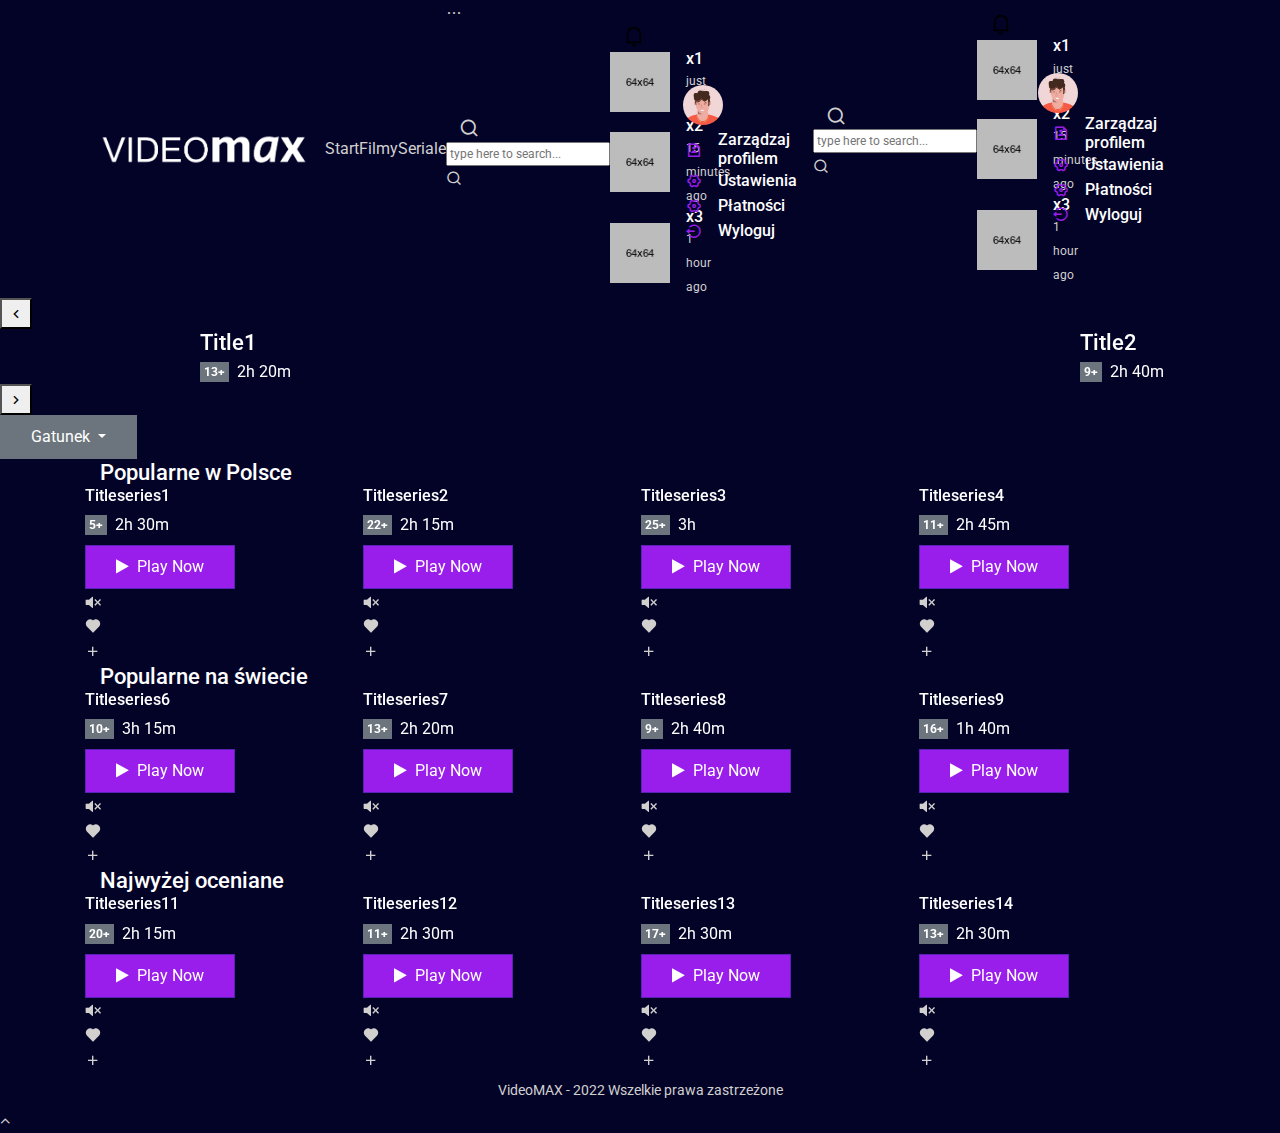
==== filmspage.html @ b5385bf5 "Utworzenie podstrony filmspage.html" ====
<!doctype html>
<html lang="en-US">

<head>
   <!-- Required meta tags -->
   <meta charset="UTF-8">
   <meta name="viewport" content="width=device-width, initial-scale=1.0">
   <meta http-equiv="X-UA-Compatible" content="ie=edge">
   <title>VideoMAX - Filmy</title>
   <!-- Favicon -->
   <link rel="shortcut icon" href="images/favicon.ico" />
   <!-- Bootstrap CSS -->
   <link rel="stylesheet" href="style/bootstrap.min.css" />
   <!-- Typography CSS -->
   <link rel="stylesheet" href="style/typography.css">
   <!-- Style -->
   <link rel="stylesheet" href="style/series.css" />
   <!-- Responsive -->
   <link rel="stylesheet" href="style/responsive.css" />
</head>

<body>
   <!-- Header -->
   <header id="main-header">
      <div class="main-header">
         <div class="container-fluid">
            <div class="row">
               <div class="col-sm-12">
                  <nav class="navbar navbar-expand-lg navbar-light p-0">
                     <a href="#" class="navbar-toggler c-toggler" data-toggle="collapse"
                        data-target="#navbarSupportedContent" aria-controls="navbarSupportedContent" aria-expanded="false"
                        aria-label="Toggle navigation">
                        <div class="navbar-toggler-icon" data-toggle="collapse">
                           <span class="navbar-menu-icon navbar-menu-icon--top"></span>
                           <span class="navbar-menu-icon navbar-menu-icon--middle"></span>
                           <span class="navbar-menu-icon navbar-menu-icon--bottom"></span>
                        </div>
                     </a>
                     <a class="navbar-brand" href="index.html"> <img class="img-fluid logo" src="img/logo.png"
                           alt="streamit" /> </a>
                     <div class="collapse navbar-collapse" id="navbarSupportedContent">
                        <div class="menu-main-menu-container">
                           <ul id="top-menu" class="navbar-nav ml-auto">
                              <li class="menu-item">
                                 <a href="moviespage.html">Start</a>
                              </li>
                              <li class="menu-item">
                                 <a href="filmspage.html">Filmy</a>
                              </li>
                              <li class="menu-item">
                                 <a href="seriespage.html">Seriale</a>
                              </li>
                           </ul>
                        </div>
                     </div>
                     <div class="mobile-more-menu">
                        <a href="javascript:void(0);" class="more-toggle" id="dropdownMenuButton" data-toggle="more-toggle"
                           aria-haspopup="true" aria-expanded="false">
                           <i class="ri-more-line"></i>
                        </a>
                        <div class="more-menu" aria-labelledby="dropdownMenuButton">
                           <div class="navbar-right position-relative">
                              <ul class="d-flex align-items-center justify-content-end list-inline m-0">
                                 <li>
                                    <a href="#" class="search-toggle">
                                       <i class="ri-search-line"></i>
                                    </a>
                                    <div class="search-box iq-search-bar">
                                       <form action="#" class="searchbox">
                                          <div class="form-group position-relative">
                                             <input type="text" class="text search-input font-size-12"
                                                placeholder="type here to search...">
                                             <i class="search-link ri-search-line"></i>
                                          </div>
                                       </form>
                                    </div>
                                 </li>
                                 <li class="nav-item nav-icon">
                                    <a href="#" class="search-toggle position-relative">
                                       <svg xmlns="http://www.w3.org/2000/svg" viewBox="0 0 24 24" width="22" height="22"
                                          class="noti-svg">
                                          <path fill="none" d="M0 0h24v24H0z" />
                                          <path
                                             d="M18 10a6 6 0 1 0-12 0v8h12v-8zm2 8.667l.4.533a.5.5 0 0 1-.4.8H4a.5.5 0 0 1-.4-.8l.4-.533V10a8 8 0 1 1 16 0v8.667zM9.5 21h5a2.5 2.5 0 1 1-5 0z" />
                                       </svg>
                                       <span class="bg-danger dots"></span>
                                    </a>
                                    <div class="iq-sub-dropdown">
                                       <div class="iq-card shadow-none m-0">
                                          <div class="iq-card-body">
                                             <a href="#" class="iq-sub-card">
                                                <div class="media align-items-center">
                                                   <img src="img/notify/thumb-1.jpg" class="img-fluid mr-3"
                                                      alt="streamit" />
                                                   <div class="media-body">
                                                      <h6 class="mb-0 ">x1</h6>
                                                      <small class="font-size-12"> just now</small>
                                                   </div>
                                                </div>
                                             </a>
                                             <a href="#" class="iq-sub-card">
                                                <div class="media align-items-center">
                                                   <img src="img/notify/thumb-2.jpg" class="img-fluid mr-3"
                                                      alt="streamit" />
                                                   <div class="media-body">
                                                      <h6 class="mb-0 ">x2</h6>
                                                      <small class="font-size-12">15 minutes ago</small>
                                                   </div>
                                                </div>
                                             </a>
                                             <a href="#" class="iq-sub-card">
                                                <div class="media align-items-center">
                                                   <img src="img/notify/thumb-3.jpg" class="img-fluid mr-3"
                                                      alt="streamit" />
                                                   <div class="media-body">
                                                      <h6 class="mb-0 ">x3</h6>
                                                      <small class="font-size-12">1 hour ago</small>
                                                   </div>
                                                </div>
                                             </a>
                                          </div>
                                       </div>
                                    </div>
                                 </li>
                                 <li>
                                    <a href="#" class="iq-user-dropdown search-toggle d-flex align-items-center">
                                       <img src="img/user/user.jpg" class="img-fluid avatar-40 rounded-circle"
                                          alt="user">
                                    </a>
                                    <div class="iq-sub-dropdown iq-user-dropdown">
                                       <div class="iq-card shadow-none m-0">
                                          <div class="iq-card-body p-0 pl-3 pr-3">
                                             <a href="manage-profile.html" class="iq-sub-card setting-dropdown">
                                                <div class="media align-items-center">
                                                   <div class="right-icon">
                                                      <i class="ri-file-user-line text-primary"></i>
                                                   </div>
                                                   <div class="media-body ml-3">
                                                      <h6 class="mb-0 ">Zarządzaj profilem</h6>
                                                   </div>
                                                </div>
                                             </a>
                                             <a href="setting.html" class="iq-sub-card setting-dropdown">
                                                <div class="media align-items-center">
                                                   <div class="right-icon">
                                                      <i class="ri-settings-4-line text-primary"></i>
                                                   </div>
                                                   <div class="media-body ml-3">
                                                      <h6 class="mb-0 ">Ustawienia</h6>
                                                   </div>
                                                </div>
                                             </a>
                                             <a href="pricing-plan.html" class="iq-sub-card setting-dropdown">
                                                <div class="media align-items-center">
                                                   <div class="right-icon">
                                                      <i class="ri-settings-4-line text-primary"></i>
                                                   </div>
                                                   <div class="media-body ml-3">
                                                      <h6 class="mb-0 ">Płatności</h6>
                                                   </div>
                                                </div>
                                             </a>
                                             <a href="login.html" class="iq-sub-card setting-dropdown">
                                                <div class="media align-items-center">
                                                   <div class="right-icon">
                                                      <i class="ri-logout-circle-line text-primary"></i>
                                                   </div>
                                                   <div class="media-body ml-3">
                                                      <h6 class="mb-0">Wyloguj</h6>
                                                   </div>
                                                </div>
                                             </a>
                                          </div>
                                       </div>
                                    </div>
                                 </li>
                              </ul>
                           </div>
                        </div>
                     </div>
                     <div class="navbar-right menu-right">
                        <ul class="d-flex align-items-center list-inline m-0">
                           <li class="nav-item nav-icon">
                              <a href="#" class="search-toggle device-search">
                                 <i class="ri-search-line"></i>
                              </a>
                              <div class="search-box iq-search-bar d-search">
                                 <form action="#" class="searchbox">
                                    <div class="form-group position-relative">
                                       <input type="text" class="text search-input font-size-12"
                                          placeholder="type here to search...">
                                       <i class="search-link ri-search-line"></i>
                                    </div>
                                 </form>
                              </div>
                           </li>
                           <li class="nav-item nav-icon">
                              <a href="#" class="search-toggle" data-toggle="search-toggle">
                                 <svg xmlns="http://www.w3.org/2000/svg" viewBox="0 0 24 24" width="22" height="22"
                                    class="noti-svg">
                                    <path fill="none" d="M0 0h24v24H0z" />
                                    <path
                                       d="M18 10a6 6 0 1 0-12 0v8h12v-8zm2 8.667l.4.533a.5.5 0 0 1-.4.8H4a.5.5 0 0 1-.4-.8l.4-.533V10a8 8 0 1 1 16 0v8.667zM9.5 21h5a2.5 2.5 0 1 1-5 0z" />
                                 </svg>
                                 <span class="bg-danger dots"></span>
                              </a>
                              <div class="iq-sub-dropdown">
                                 <div class="iq-card shadow-none m-0">
                                    <div class="iq-card-body">
                                       <a href="#" class="iq-sub-card">
                                          <div class="media align-items-center">
                                             <img src="img/notify/thumb-1.jpg" class="img-fluid mr-3" alt="streamit" />
                                             <div class="media-body">
                                                <h6 class="mb-0 ">x1</h6>
                                                <small class="font-size-12"> just now</small>
                                             </div>
                                          </div>
                                       </a>
                                       <a href="#" class="iq-sub-card">
                                          <div class="media align-items-center">
                                             <img src="img/notify/thumb-2.jpg" class="img-fluid mr-3" alt="streamit" />
                                             <div class="media-body">
                                                <h6 class="mb-0 ">x2</h6>
                                                <small class="font-size-12">15 minutes ago</small>
                                             </div>
                                          </div>
                                       </a>
                                       <a href="#" class="iq-sub-card">
                                          <div class="media align-items-center">
                                             <img src="img/notify/thumb-3.jpg" class="img-fluid mr-3" alt="streamit" />
                                             <div class="media-body">
                                                <h6 class="mb-0 ">x3</h6>
                                                <small class="font-size-12">1 hour ago</small>
                                             </div>
                                          </div>
                                       </a>
                                    </div>
                                 </div>
                              </div>
                           </li>
                           <li class="nav-item nav-icon">
                              <a href="#" class="iq-user-dropdown search-toggle p-0 d-flex align-items-center"
                                 data-toggle="search-toggle">
                                 <img src="img/user/user.jpg" class="img-fluid avatar-40 rounded-circle" alt="user">
                              </a>
                              <div class="iq-sub-dropdown iq-user-dropdown">
                                 <div class="iq-card shadow-none m-0">
                                    <div class="iq-card-body p-0 pl-3 pr-3">
                                       <a href="manage-profile.html" class="iq-sub-card setting-dropdown">
                                          <div class="media align-items-center">
                                             <div class="right-icon">
                                                <i class="ri-file-user-line text-primary"></i>
                                             </div>
                                             <div class="media-body ml-3">
                                                <h6 class="mb-0 ">Zarządzaj profilem</h6>
                                             </div>
                                          </div>
                                       </a>
                                       <a href="setting.html" class="iq-sub-card setting-dropdown">
                                          <div class="media align-items-center">
                                             <div class="right-icon">
                                                <i class="ri-settings-4-line text-primary"></i>
                                             </div>
                                             <div class="media-body ml-3">
                                                <h6 class="mb-0 ">Ustawienia</h6>
                                             </div>
                                          </div>
                                       </a>
                                       <a href="pricing-plan.html" class="iq-sub-card setting-dropdown">
                                          <div class="media align-items-center">
                                             <div class="right-icon">
                                                <i class="ri-settings-4-line text-primary"></i>
                                             </div>
                                             <div class="media-body ml-3">
                                                <h6 class="mb-0 ">Płatności</h6>
                                             </div>
                                          </div>
                                       </a>
                                       <a href="login.html" class="iq-sub-card setting-dropdown">
                                          <div class="media align-items-center">
                                             <div class="right-icon">
                                                <i class="ri-logout-circle-line text-primary"></i>
                                             </div>
                                             <div class="media-body ml-3">
                                                <h6 class="mb-0 ">Wyloguj</h6>
                                             </div>
                                          </div>
                                       </a>
                                    </div>
                                 </div>
                              </div>
                           </li>
                        </ul>
                     </div>
                  </nav>
                  <div class="nav-overlay"></div>
               </div>
            </div>
         </div>
      </div>
   </header>
   <!-- Header End -->
   <!-- Slider Start -->
   <section class="iq-main-slider p-0">
      <div id="tvshows-slider">
         <div>
            <a href="movie-details.html">
               <div class="shows-img">
                  <img src="img/movie-banner/1.jpg" class="w-100" alt="">
                  <div class="shows-content">
                     <h4 class="text-white mb-1">Title1</h4>
                     <div class="movie-time d-flex align-items-center">
                        <div class="badge badge-secondary p-1 mr-2">13+</div>
                        <span class="text-white">2h 20m</span>
                     </div>
                  </div>
               </div>
            </a>
         </div>
         <div>
            <a href="movie-details.html">
               <div class="shows-img">
                  <img src="img/movie-banner/2.jpg" class="w-100" alt="">
                  <div class="shows-content">
                     <h4 class="text-white mb-1">Title2</h4>
                     <div class="movie-time d-flex align-items-center">
                        <div class="badge badge-secondary p-1 mr-2">9+</div>
                        <span class="text-white">2h 40m</span>
                     </div>
                  </div>
               </div>
            </a>
         </div>
         <div>
            <a href="movie-details.html">
               <div class="shows-img">
                  <img src="img/movie-banner/3.jpg" class="w-100" alt="">
                  <div class="shows-content">
                     <h4 class="text-white mb-1">Title3</h4>
                     <div class="movie-time d-flex align-items-center">
                        <div class="badge badge-secondary p-1 mr-2">20+</div>
                        <span class="text-white">2h 15m</span>
                     </div>
                  </div>
               </div>
            </a>
         </div>         
      </div>
      <div class="dropdown genres-box">
         <button class="btn btn-secondary dropdown-toggle" type="button" id="dropdownMenuButton" data-toggle="dropdown"
            aria-haspopup="true" aria-expanded="false">
            Gatunek
         </button>
         <div class="dropdown-menu three-column" aria-labelledby="dropdownMenuButton">
            <a class="dropdown-item" href="#">gatunek1</a>
            <a class="dropdown-item" href="#">gatunek2</a>
            <a class="dropdown-item" href="#">gatunek3</a>
            <a class="dropdown-item" href="#">gatunek4</a>
            <a class="dropdown-item" href="#">gatunek5</a>
            <a class="dropdown-item" href="#">gatunek6</a>
            <a class="dropdown-item" href="#">gatunek7</a>
            <a class="dropdown-item" href="#">gatunek8</a>
            <a class="dropdown-item" href="#">gatunek9</a>
            <a class="dropdown-item" href="#">gatunek10</a>
            <a class="dropdown-item" href="#">gatunek11</a>
            <a class="dropdown-item" href="#">gatunek12</a>
         </div>
      </div>
   </section>
   <!-- Slider End -->
   <!-- MainContent -->
   <div class="main-content">
      <section id="iq-favorites">
         <div class="container-fluid">
            <div class="row">
               <div class="col-sm-12 overflow-hidden">
                  <div class="iq-main-header d-flex align-items-center justify-content-between">
                     <h4 class="main-title">Popularne w Polsce</h4>
                  </div>
                  <div class="favorites-contens">
                     <ul class="favorites-slider list-inline  row p-0 mb-0">
                        <li class="slide-item">
                           <a href="movie-details.html">
                              <div class="block-images position-relative">
                                 <div class="img-box">
                                    <img src="img/upcoming/01.jpg" class="img-fluid" alt="">
                                 </div>
                                 <div class="block-description">
                                    <h6>Titleseries1</h6>
                                    <div class="movie-time d-flex align-items-center my-2">
                                       <div class="badge badge-secondary p-1 mr-2">5+</div>
                                       <span class="text-white">2h 30m</span>
                                    </div>
                                    <div class="hover-buttons">
                                       <span class="btn btn-hover"><i class="fa fa-play mr-1" aria-hidden="true"></i>
                                          Play Now
                                       </span>
                                    </div>
                                 </div>
                                 <div class="block-social-info">
                                    <ul class="list-inline p-0 m-0 music-play-lists">
                                       <li><span><i class="ri-volume-mute-fill"></i></span></li>
                                       <li><span><i class="ri-heart-fill"></i></span></li>
                                       <li><span><i class="ri-add-line"></i></span></li>
                                    </ul>
                                 </div>
                              </div>
                           </a>
                        </li>
                        <li class="slide-item">
                           <a href="movie-details.html">
                              <div class="block-images position-relative">
                                 <div class="img-box">
                                    <img src="img/upcoming/02.jpg" class="img-fluid" alt="">
                                 </div>
                                 <div class="block-description">
                                    <h6>Titleseries2</h6>
                                    <div class="movie-time d-flex align-items-center my-2">
                                       <div class="badge badge-secondary p-1 mr-2">22+</div>
                                       <span class="text-white">2h 15m</span>
                                    </div>
                                    <div class="hover-buttons">
                                       <span class="btn btn-hover">
                                          <i class="fa fa-play mr-1" aria-hidden="true"></i>
                                          Play Now
                                       </span>
                                    </div>
                                 </div>
                                 <div class="block-social-info">
                                    <ul class="list-inline p-0 m-0 music-play-lists">
                                       <li><span><i class="ri-volume-mute-fill"></i></span></li>
                                       <li><span><i class="ri-heart-fill"></i></span></li>
                                       <li><span><i class="ri-add-line"></i></span></li>
                                    </ul>
                                 </div>
                              </div>
                           </a>
                        </li>
                        <li class="slide-item">
                           <a href="movie-details.html">
                              <div class="block-images position-relative">
                                 <div class="img-box">
                                    <img src="img/upcoming/03.jpg" class="img-fluid" alt="">
                                 </div>
                                 <div class="block-description">
                                    <h6>Titleseries3</h6>
                                    <div class="movie-time d-flex align-items-center my-2">
                                       <div class="badge badge-secondary p-1 mr-2">25+</div>
                                       <span class="text-white">3h</span>
                                    </div>
                                    <div class="hover-buttons">
                                       <span class="btn btn-hover">
                                          <i class="fa fa-play mr-1" aria-hidden="true"></i>
                                          Play Now
                                       </span>
                                    </div>
                                 </div>
                                 <div class="block-social-info">
                                    <ul class="list-inline p-0 m-0 music-play-lists">
                                       <li><span><i class="ri-volume-mute-fill"></i></span></li>
                                       <li><span><i class="ri-heart-fill"></i></span></li>
                                       <li><span><i class="ri-add-line"></i></span></li>
                                    </ul>
                                 </div>
                              </div>
                           </a>
                        </li>
                        <li class="slide-item">
                           <a href="movie-details.html">
                              <div class="block-images position-relative">
                                 <div class="img-box">
                                    <img src="img/upcoming/04.jpg" class="img-fluid" alt="">
                                 </div>
                                 <div class="block-description">
                                    <h6>Titleseries4</h6>
                                    <div class="movie-time d-flex align-items-center my-2">
                                       <div class="badge badge-secondary p-1 mr-2">11+</div>
                                       <span class="text-white">2h 45m</span>
                                    </div>
                                    <div class="hover-buttons">
                                       <span class="btn btn-hover">
                                          <i class="fa fa-play mr-1" aria-hidden="true"></i>
                                          Play Now
                                       </span>
                                    </div>
                                 </div>
                                 <div class="block-social-info">
                                    <ul class="list-inline p-0 m-0 music-play-lists">
                                       <li><span><i class="ri-volume-mute-fill"></i></span></li>
                                       <li><span><i class="ri-heart-fill"></i></span></li>
                                       <li><span><i class="ri-add-line"></i></span></li>
                                    </ul>
                                 </div>
                              </div>
                           </a>
                        </li>
                        <li class="slide-item">
                           <a href="movie-details.html">
                              <div class="block-images position-relative">
                                 <div class="img-box">
                                    <img src="img/upcoming/05.jpg" class="img-fluid" alt="">
                                 </div>
                                 <div class="block-description">
                                    <h6>Titleseries5</h6>
                                    <div class="movie-time d-flex align-items-center my-2">
                                       <div class="badge badge-secondary p-1 mr-2">9+</div>
                                       <span class="text-white">2h 30m</span>
                                    </div>
                                    <div class="hover-buttons">
                                       <span class="btn btn-hover">
                                          <i class="fa fa-play mr-1" aria-hidden="true"></i>
                                          Play Now
                                       </span>
                                    </div>
                                 </div>
                                 <div class="block-social-info">
                                    <ul class="list-inline p-0 m-0 music-play-lists">
                                       <li><span><i class="ri-volume-mute-fill"></i></span></li>
                                       <li><span><i class="ri-heart-fill"></i></span></li>
                                       <li><span><i class="ri-add-line"></i></span></li>
                                    </ul>
                                 </div>
                              </div>
                           </a>
                        </li>
                     </ul>
                  </div>
               </div>
            </div>
         </div>
      </section>
      <section id="iq-upcoming-movie">
         <div class="container-fluid">
            <div class="row">
               <div class="col-sm-12 overflow-hidden">
                  <div class="iq-main-header d-flex align-items-center justify-content-between">
                     <h4 class="main-title">Popularne na świecie</h4>
                  </div>
                  <div class="upcoming-contens">
                     <ul class="favorites-slider list-inline row p-0 mb-0">
                        <li class="slide-item">
                           <a href="movie-details.html">
                              <div class="block-images position-relative">
                                 <div class="img-box">
                                    <img src="img/movies/01.jpg" class="img-fluid" alt="">
                                 </div>
                                 <div class="block-description">
                                    <h6>Titleseries6</h6>
                                    <div class="movie-time d-flex align-items-center my-2">
                                       <div class="badge badge-secondary p-1 mr-2">10+</div>
                                       <span class="text-white">3h 15m</span>
                                    </div>
                                    <div class="hover-buttons">
                                       <span class="btn btn-hover"><i class="fa fa-play mr-1" aria-hidden="true"></i>
                                          Play
                                          Now</span>
                                    </div>
                                 </div>
                                 <div class="block-social-info">
                                    <ul class="list-inline p-0 m-0 music-play-lists">
                                       <li><span><i class="ri-volume-mute-fill"></i></span></li>
                                       <li><span><i class="ri-heart-fill"></i></span></li>
                                       <li><span><i class="ri-add-line"></i></span></li>
                                    </ul>
                                 </div>
                              </div>
                           </a>
                        </li>
                        <li class="slide-item">
                           <a href="movie-details.html">
                              <div class="block-images position-relative">
                                 <div class="img-box">
                                    <img src="img/movies/02.jpg" class="img-fluid" alt="">
                                 </div>
                                 <div class="block-description">
                                    <h6>Titleseries7</h6>
                                    <div class="movie-time d-flex align-items-center my-2">
                                       <div class="badge badge-secondary p-1 mr-2">13+</div>
                                       <span class="text-white">2h 20m</span>
                                    </div>
                                    <div class="hover-buttons">
                                       <span class="btn btn-hover"><i class="fa fa-play mr-1" aria-hidden="true"></i>
                                          Play
                                          Now</span>
                                    </div>
                                 </div>
                                 <div class="block-social-info">
                                    <ul class="list-inline p-0 m-0 music-play-lists">
                                       <li><span><i class="ri-volume-mute-fill"></i></span></li>
                                       <li><span><i class="ri-heart-fill"></i></span></li>
                                       <li><span><i class="ri-add-line"></i></span></li>
                                    </ul>
                                 </div>
                              </div>
                           </a>
                        </li>
                        <li class="slide-item">
                           <a href="movie-details.html">
                              <div class="block-images position-relative">
                                 <div class="img-box">
                                    <img src="img/movies/03.jpg" class="img-fluid" alt="">
                                 </div>
                                 <div class="block-description">
                                    <h6>Titleseries8</h6>
                                    <div class="movie-time d-flex align-items-center my-2">
                                       <div class="badge badge-secondary p-1 mr-2">9+</div>
                                       <span class="text-white">2h 40m</span>
                                    </div>
                                    <div class="hover-buttons">
                                       <span class="btn btn-hover"><i class="fa fa-play mr-1" aria-hidden="true"></i>
                                          Play
                                          Now</span>
                                    </div>
                                 </div>
                                 <div class="block-social-info">
                                    <ul class="list-inline p-0 m-0 music-play-lists">
                                       <li><span><i class="ri-volume-mute-fill"></i></span></li>
                                       <li><span><i class="ri-heart-fill"></i></span></li>
                                       <li><span><i class="ri-add-line"></i></span></li>
                                    </ul>
                                 </div>
                              </div>
                           </a>
                        </li>
                        <li class="slide-item">
                           <a href="movie-details.html">
                              <div class="block-images position-relative">
                                 <div class="img-box">
                                    <img src="img/movies/04.jpg" class="img-fluid" alt="">
                                 </div>
                                 <div class="block-description">
                                    <h6>Titleseries9</h6>
                                    <div class="movie-time d-flex align-items-center my-2">
                                       <div class="badge badge-secondary p-1 mr-2">16+</div>
                                       <span class="text-white">1h 40m</span>
                                    </div>
                                    <div class="hover-buttons">
                                       <span class="btn btn-hover"><i class="fa fa-play mr-1" aria-hidden="true"></i>
                                          Play
                                          Now</span>
                                    </div>
                                 </div>
                                 <div class="block-social-info">
                                    <ul class="list-inline p-0 m-0 music-play-lists">
                                       <li><span><i class="ri-volume-mute-fill"></i></span></li>
                                       <li><span><i class="ri-heart-fill"></i></span></li>
                                       <li><span><i class="ri-add-line"></i></span></li>
                                    </ul>
                                 </div>
                              </div>
                           </a>
                        </li>
                        <li class="slide-item">
                           <a href="movie-details.html">
                              <div class="block-images position-relative">
                                 <div class="img-box">
                                    <img src="img/movies/05.jpg" class="img-fluid" alt="">
                                 </div>
                                 <div class="block-description">
                                    <h6>Titleseries10</h6>
                                    <div class="movie-time d-flex align-items-center my-2">
                                       <div class="badge badge-secondary p-1 mr-2">15+</div>
                                       <span class="text-white">3h</span>
                                    </div>
                                    <div class="hover-buttons">
                                       <span class="btn btn-hover"><i class="fa fa-play mr-1" aria-hidden="true"></i>
                                          Play
                                          Now</span>
                                    </div>
                                 </div>
                                 <div class="block-social-info">
                                    <ul class="list-inline p-0 m-0 music-play-lists">
                                       <li><span><i class="ri-volume-mute-fill"></i></span></li>
                                       <li><span><i class="ri-heart-fill"></i></span></li>
                                       <li><span><i class="ri-add-line"></i></span></li>
                                    </ul>
                                 </div>
                              </div>
                           </a>
                        </li>
                     </ul>
                  </div>
               </div>
            </div>
         </div>
      </section>
      <section id="iq-suggestede">
         <div class="container-fluid">
            <div class="row">
               <div class="col-sm-12 overflow-hidden">
                  <div class="iq-main-header d-flex align-items-center justify-content-between">
                     <h4 class="main-title">Najwyżej oceniane</h4>
                  </div>
                  <div class="suggestede-contens">
                     <ul class="list-inline favorites-slider row p-0 mb-0">
                        <li class="slide-item">
                           <a href="movie-details.html">
                              <div class="block-images position-relative">
                                 <div class="img-box">
                                    <img src="img/movies/06.jpg" class="img-fluid" alt="">
                                 </div>
                                 <div class="block-description">
                                    <h6>Titleseries11</h6>
                                    <div class="movie-time d-flex align-items-center my-2">
                                       <div class="badge badge-secondary p-1 mr-2">20+</div>
                                       <span class="text-white">2h 15m</span>
                                    </div>
                                    <div class="hover-buttons">
                                       <span class="btn btn-hover"><i class="fa fa-play mr-1" aria-hidden="true"></i>
                                          Play
                                          Now</span>
                                    </div>
                                 </div>
                                 <div class="block-social-info">
                                    <ul class="list-inline p-0 m-0 music-play-lists">
                                       <li><span><i class="ri-volume-mute-fill"></i></span></li>
                                       <li><span><i class="ri-heart-fill"></i></span></li>
                                       <li><span><i class="ri-add-line"></i></span></li>
                                    </ul>
                                 </div>
                              </div>
                           </a>
                        </li>
                        <li class="slide-item">
                           <a href="movie-details.html">
                              <div class="block-images position-relative">
                                 <div class="img-box">
                                    <img src="img/movies/07.jpg" class="img-fluid" alt="">
                                 </div>
                                 <div class="block-description">
                                    <h6>Titleseries12</h6>
                                    <div class="movie-time d-flex align-items-center my-2">
                                       <div class="badge badge-secondary p-1 mr-2">11+</div>
                                       <span class="text-white">2h 30m</span>
                                    </div>
                                    <div class="hover-buttons">
                                       <span class="btn btn-hover"><i class="fa fa-play mr-1" aria-hidden="true"></i>
                                          Play
                                          Now</span>
                                    </div>
                                 </div>
                                 <div class="block-social-info">
                                    <ul class="list-inline p-0 m-0 music-play-lists">
                                       <li><span><i class="ri-volume-mute-fill"></i></span></li>
                                       <li><span><i class="ri-heart-fill"></i></span></li>
                                       <li><span><i class="ri-add-line"></i></span></li>
                                    </ul>
                                 </div>
                              </div>
                           </a>
                        </li>
                        <li class="slide-item">
                           <a href="movie-details.html">
                              <div class="block-images position-relative">
                                 <div class="img-box">
                                    <img src="img/movies/08.jpg" class="img-fluid" alt="">
                                 </div>
                                 <div class="block-description">
                                    <h6>Titleseries13</h6>
                                    <div class="movie-time d-flex align-items-center my-2">
                                       <div class="badge badge-secondary p-1 mr-2">17+</div>
                                       <span class="text-white">2h 30m</span>
                                    </div>
                                    <div class="hover-buttons">
                                       <span class="btn btn-hover"><i class="fa fa-play mr-1" aria-hidden="true"></i>
                                          Play
                                          Now</span>
                                    </div>
                                 </div>
                                 <div class="block-social-info">
                                    <ul class="list-inline p-0 m-0 music-play-lists">
                                       <li><span><i class="ri-volume-mute-fill"></i></span></li>
                                       <li><span><i class="ri-heart-fill"></i></span></li>
                                       <li><span><i class="ri-add-line"></i></span></li>
                                    </ul>
                                 </div>
                              </div>
                           </a>
                        </li>
                        <li class="slide-item">
                           <a href="movie-details.html">
                              <div class="block-images position-relative">
                                 <div class="img-box">
                                    <img src="img/movies/09.jpg" class="img-fluid" alt="">
                                 </div>
                                 <div class="block-description">
                                    <h6>Titleseries14</h6>
                                    <div class="movie-time d-flex align-items-center my-2">
                                       <div class="badge badge-secondary p-1 mr-2">13+</div>
                                       <span class="text-white">2h 30m</span>
                                    </div>
                                    <div class="hover-buttons">
                                       <span class="btn btn-hover"><i class="fa fa-play mr-1" aria-hidden="true"></i>
                                          Play
                                          Now</span>
                                    </div>
                                 </div>
                                 <div class="block-social-info">
                                    <ul class="list-inline p-0 m-0 music-play-lists">
                                       <li><span><i class="ri-volume-mute-fill"></i></span></li>
                                       <li><span><i class="ri-heart-fill"></i></span></li>
                                       <li><span><i class="ri-add-line"></i></span></li>
                                    </ul>
                                 </div>
                              </div>
                           </a>
                        </li>
                        <li class="slide-item">
                           <a href="movie-details.html">
                              <div class="block-images position-relative">
                                 <div class="img-box">
                                    <img src="img/movies/10.jpg" class="img-fluid" alt="">
                                 </div>
                                 <div class="block-description">
                                    <h6>Titleseries15</h6>
                                    <div class="movie-time d-flex align-items-center my-2">
                                       <div class="badge badge-secondary p-1 mr-2">13+</div>
                                       <span class="text-white">2h 30m</span>
                                    </div>
                                    <div class="hover-buttons">
                                       <span class="btn btn-hover"><i class="fa fa-play mr-1" aria-hidden="true"></i>
                                          Play
                                          Now</span>
                                    </div>
                                 </div>
                                 <div class="block-social-info">
                                    <ul class="list-inline p-0 m-0 music-play-lists">
                                       <li><span><i class="ri-volume-mute-fill"></i></span></li>
                                       <li><span><i class="ri-heart-fill"></i></span></li>
                                       <li><span><i class="ri-add-line"></i></span></li>
                                    </ul>
                                 </div>
                              </div>
                           </a>
                        </li>
                     </ul>
                  </div>
               </div>
            </div>
         </div>
      </section>
   </div>

   <footer class="mb-0">
      <div class="copyright py-2">
         <div class="container-fluid">
            <p class="mb-0 text-center font-size-14 text-body">VideoMAX - 2022 Wszelkie prawa zastrzeżone</p>
         </div>
      </div>
   </footer>

   <!-- MainContent End-->
   <!-- back-to-top -->
   <div id="back-to-top">
      <a class="top" href="#top" id="top"> <i class="fa fa-angle-up"></i> </a>
   </div>
   <!-- back-to-top End -->
   <!-- jQuery, Popper JS -->
   <script src="js/jquery-3.4.1.min.js"></script>
   <script src="js/popper.min.js"></script>
   <!-- Bootstrap JS -->
   <script src="js/bootstrap.min.js"></script>
   <!-- Slick JS -->
   <script src="js/slick.min.js"></script>
   <!-- owl carousel Js -->
   <script src="js/owl.carousel.min.js"></script>
   <!-- select2 Js -->
   <script src="js/select2.min.js"></script>
   <!-- Magnific Popup-->
   <script src="js/jquery.magnific-popup.min.js"></script>
   <!-- Slick Animation-->
   <script src="js/slick-animation.min.js"></script>
   <!-- Custom JS-->
   <script src="js/custom.js"></script>
</body>

</html>
---- style/typography.css ----
/*
Template: streamit - Responsive Bootstrap 4 Template
Author: iqonicthemes.in
Design and Developed by: iqonicthemes.in
NOTE: This file contains the styling for responsive Template.
*/

/*================================================
[  Table of contents  ]
================================================

:: Import CSS
:: Font
:: General
:: Input
:: Background Color
:: Background Color Opacity
:: Border Color
:: Buttons Design
:: Text Color
:: Line Height
:: Font Size
:: Font Weight
:: Avatar Size
:: Tab Pills
:: Overflow
:: Custom Column
:: Select 2

======================================
[ End table content ]
======================================*/

/*---------------------------------------------------------------------
Import CSS
-----------------------------------------------------------------------*/
@import url("variable.css");
@import url("all.min.css");
@import url("remixicon.css");
@import url("slick.css");
@import url("slick-theme.css");
@import url("owl.carousel.min.css");
@import url("animate.min.css");
@import url("magnific-popup.css");
@import url("select2.min.css");
@import url("select2-bootstrap4.min.css");
@import url("dark.css");
@import url("slick-animation.css");

/*---------------------------------------------------------------------
Font
-----------------------------------------------------------------------*/
@import url('https://fonts.googleapis.com/css2?family=Roboto:wght@300;400;500;700;900&display=swap');
@font-face { font-family: 'Helvetica Neue Regular'; src: url(../fonts/helvetica/HelveticaNeueBold.woff) format('woff'); }

/*---------------------------------------------------------------------
General
-----------------------------------------------------------------------*/
*::-moz-selection { background: var(--iq-primary); color: var(--iq-white); text-shadow: none; }
::-moz-selection { background: var(--iq-primary); color: var(--iq-white); text-shadow: none; }
::selection { background: var(--iq-primary); color: var(--iq-white); text-shadow: none; }
body { font-family: 'Roboto', sans-serif; font-weight: 400; font-style: normal; font-size: 16px; line-height: 1.5; padding: 0; margin: 0; color: var(--iq-body-text); background: var(--iq-body-bg); }
a, .btn { -webkit-transition: all 0.5s ease-out 0s; -moz-transition: all 0.5s ease-out 0s; -ms-transition: all 0.5s ease-out 0s; -o-transition: all 0.5s ease-out 0s; transition: all 0.5s ease-out 0s; }
a, button, input, btn { outline: medium none; }
a { color: var(--iq-body-text); text-decoration: none; }
a:hover { text-decoration: none; }
a.text-primary:focus, a.text-primary:hover { color: var(--iq-primary) !important; }
hr { border-color: var(--iq-border-light); }
h1, h2, h3, h4, h5, h6 { font-weight: 500; margin: 0px; line-height: 1.2; color: var(--iq-white); }
h1 a, h2 a, h3 a, h4 a, h5 a, h6 a { color: inherit; }
label { font-weight: normal; }
h1, .h1 { font-size: 3.052em; }
h2, .h2 { font-size: 2.300em; }
h3, .h3 { font-size: 1.953em; }
h4, .h4 { font-size: 1.400em; }
h5, .h5 { font-size: 1.200em; }
h6, .h6 { font-size: 1.0em; }
.container-fluid { padding: 0 100px; }
.height-100-vh { height: 100vh; }
.w-20 { width: 20px; }
.big-title { font-family: 'Helvetica Neue Regular'; }
.badge { border-radius: 0 !important; }
.iq-mb-30 { margin-bottom: 30px; }

/*----------------------------------------------
Input
------------------------------------------------*/
label { color: var(--iq-dark); }
.form-control { height: 45px; line-height: 45px; background: transparent; border: 1px solid var(--iq-body-text); font-size: 14px; color: var(--iq-secondary); border-radius: 0; }
.iq-custom-select { position: relative; }
.custom-control-input:checked~.custom-control-label::before {
    background-color: var(--iq-primary)!important;
    border-color: var(--iq-primary)!important;
}
/* Definition Lists */
dl dd { margin-bottom: 15px; }
dl dd:last-child { margin-bottom: 0px; }


/*----------------------------------------------
Background Color
------------------------------------------------*/
.bg-primary, .badge-primary { color: var(--iq-white) !important; background: var(--iq-primary) !important; }
.bg-body, .badge-body { color: var(--iq-body-text); background: var(--iq-body-bg); }
.bg-box, .badge-box { color: var(--iq-white); background: var(--iq-bg-box); }

/*----------------------------------------------
Background Color Opacity
------------------------------------------------*/
.iq-bg-primary { background: var(--iq-light-primary) !important; color: var(--iq-primary) !important; }

/*----------------------------------------------
Border Color
------------------------------------------------*/
.iq-body-border { border: 1px solid var(--iq-body-border); }

/*----------------------------------------------
 Buttons Design
------------------------------------------------*/
.btn { padding: 9px 30px; position: relative; display: inline-block; -webkit-border-radius: 0p; -moz-border-radius: 0; border-radius: 0 !important; cursor: pointer; z-index: 4; }
.btn-hover { background: var(--iq-primary-hover); border: 1px solid var(--iq-primary-hover); color: var(--iq-white); transition: color 0.3s ease; display: inline-block; vertical-align: middle; -webkit-transform: perspective(1px) translateZ(0); transform: perspective(1px) translateZ(0); box-shadow: 0 0 1px rgba(0, 0, 0, 0); position: relative; border-radius: 5px; }
.btn-hover:before { content: ""; position: absolute; z-index: -1; top: 0; bottom: 0; left: 0; right: 0; background: var(--iq-primary); border: 1px solid var(--iq-primary); -webkit-transform: scaleX(1); transform: scaleX(1); -webkit-transform-origin: 50%; transform-origin: 50%; transition: transform 0.3s ease-out; -webkit-transition: transform 0.3s ease-out; }
.btn-hover:hover, .btn-hover:focus, .btn-hover:active { color: var(--iq-white); }
.btn-hover:focus { box-shadow: none !important; }
.btn-hover:hover:before, .btn-hover:focus:before, .btn-hover:active:before { -webkit-transform: scaleX(0); transform: scaleX(0); }
.btn-outline-primary { background: transparent; border: 2px solid var(--iq-primary); color: var(--iq-primary); transition: all 0.3s ease-out; -webkit-transition: all 0.3s ease-out; }
.btn-outline-primary:hover { background: var(--iq-primary-hover) !important; border: 2px solid var(--iq-primary-hover); color: var(--iq-white); box-shadow: none; }
.btn-primary:not(:disabled):not(.disabled).active:focus, .btn-primary:not(:disabled):not(.disabled):active:focus, .show>.btn-primary.dropdown-toggle:focus { box-shadow: none; }
.btn-primary.focus, .btn-primary:focus { box-shadow: none; }
.btn-primary:not(:disabled):not(.disabled).active, .btn-primary:not(:disabled):not(.disabled):active, .show>.btn-primary.dropdown-toggle { background: var(--iq-primary); border-color: var(--iq-primary); }
.btn-outline-primary:not(:disabled):not(.disabled).active, .btn-outline-primary:not(:disabled):not(.disabled):active, .show>.btn-outline-primary.dropdown-toggle { color: var(--iq-primary); background: transparent; border-color: var(--iq-primary); }
.btn-outline-primary:not(:disabled):not(.disabled).active:focus, .btn-outline-primary:not(:disabled):not(.disabled):active:focus, .show>.btn-outline-primary.dropdown-toggle:focus { box-shadow: none; }
.btn-outline-primary.focus, .btn-outline-primary:focus { box-shadow: none; }
button:focus { outline: none; }
.btn-link { background: transparent; color: var(--iq-white); }
.btn-link:hover { color: var(--iq-primary); text-decoration: none; }

/*----------------------------------------------
Text Color
------------------------------------------------*/
.text-body { color: var(--iq-body-text) !important; }
.text-primary { color: var(--iq-primary) !important; }
.text-white { color: var(--iq-white) !important; }
.text-black { color: var(--iq-black) !important; }
.text-gold { color: var(--iq-gold) !important; }

/*----------------------------------------------
Line Height
------------------------------------------------*/
.line-height { line-height: normal; }
.line-height-2 { line-height: 2; }
.line-height-4 { line-height: 40px; }
.line-height-6 { line-height: 60px; }

/*----------------------------------------------
Font Size
------------------------------------------------*/
.font-size-12 { font-size: 12px; }
.font-size-13 { font-size: 13px; }
.font-size-14 { font-size: 14px; }
.font-size-16 { font-size: 16px; }
.font-size-18 { font-size: 18px; }
.font-size-20 { font-size: 20px; }
.font-size-21 { font-size: 21px; }
.font-size-24 { font-size: 24px; }
.font-size-32 { font-size: 32px; }
.font-size-40 { font-size: 40px; }

/*----------------------------------------------
Font Weight
------------------------------------------------*/
.font-Weight-300 { font-weight: 300; }
.font-Weight-500 { font-weight: 500; }
.font-Weight-600 { font-weight: 600; }
.font-Weight-700 { font-weight: 700; }

/*----------------------------------------------
Avatar Size
------------------------------------------------*/
.avatar-3 { height: 3px; width: 3px; min-width: 3px; line-height: 3px; }
.avatar-7 { height: 7px; width: 7px; min-width: 4px; line-height: 7px; }
.avatar-20 { height: 20px; width: 20px; min-width: 20px; line-height: 20px; }
.avatar-30 { height: 30px; width: 30px; min-width: 30px; line-height: 30px; font-size: 0.4rem; }
.avatar-35 { height: 35px; width: 35px; min-width: 35px; line-height: 35px; font-size: 0.5rem; }
.avatar-40 { height: 40px; width: 40px; min-width: 40px; line-height: 40px; font-size: 0.6rem; }
.avatar-45 { height: 45px; width: 45px; min-width: 45px; line-height: 45px; font-size: 0.8rem; }
.avatar-50 { height: 50px; width: 50px; min-width: 50px; line-height: 50px; font-size: 1rem; }
.avatar-60 { height: 60px; width: 60px; min-width: 60px; line-height: 60px; font-size: 1.2rem; }
.avatar-70 { height: 70px; width: 70px; min-width: 70px; line-height: 70px; font-size: 1.4rem; }
.avatar-80 { height: 80px; width: 80px; min-width: 80px; line-height: 80px; font-size: 1.6rem; }
.avatar-90 { height: 90px; width: 90px; min-width: 90px; line-height: 90px; font-size: 1.6rem; }
.avatar-100 { height: 100px; width: 100px; min-width: 100px; line-height: 100px; font-size: 1.6rem; }
.avatar-110 { height: 110px; width: 110px; min-width: 110px; line-height: 110px; font-size: 1.6rem; }
.avatar-120 { height: 120px; width: 120px; min-width: 120px; line-height: 120px; font-size: 1.6rem; }
.avatar-130 { height: 130px; width: 130px; min-width: 130px; line-height: 130px; font-size: 1.6rem; }

/*----------------------------------------------
Tab Pills
------------------------------------------------*/
.nav-pills .nav-item a { color: var(--iq-body-text); border-radius: 50px; }
.nav-pills .nav-link.active, .nav-pills .show>.nav-link { color: var(--iq-white); background: transparent; }
.nav-pills .nav-link:hover { color: var(--iq-primary); }
.nav-tabs { border-bottom: 2px solid var(--iq-light-primary); margin-bottom: 15px; }
.nav-tabs .nav-item { margin-bottom: -2px; }
.nav-tabs .nav-item a { color: var(--iq-body-text); border: none; border-bottom: 2px solid transparent; }
.nav-tabs .nav-item.show .nav-link, .nav-tabs .nav-link.active { border-bottom: 2px solid var(--iq-primary); color: var(--iq-primary); }

/*----------------------------------------------
Overflow
------------------------------------------------*/
.overflow-hidden { overflow: hidden; }
.overflow-auto { overflow: auto; }
.overflow-hidden-x { overflow-x: hidden; }
.overflow-hidden-y { overflow-y: hidden; }
.overflow-scroll { overflow: scroll; }
.overflow-scroll-x { overflow-x: scroll; }
.overflow-scroll-y { overflow-y: scroll; }

/*----------------------------------------------
Custom Column
------------------------------------------------*/
.col-1-5 { position: relative; width: 100%; padding-right: 15px; padding-left: 15px; }

/*----------------------------------------------
Select 2
------------------------------------------------*/
.iq-custom-select .select2-container--bootstrap4 .select2-selection, .select2-dropdown { background-color: var(--iq-bg1); border: none; border-radius: 0; color: #fff; }
.select2-dropdown { top: 0; box-shadow: 0 12px 34px 0 rgba(19, 10, 10, 1); }
.iq-custom-select select { box-shadow: none; }
.select2-container--bootstrap4 .select2-dropdown .select2-results__option[aria-selected=true] { background-color: var(--iq-body-bg); }
.select2-container--bootstrap4 .select2-results__option--highlighted, .select2-container--bootstrap4 .select2-results__option--highlighted.select2-results__option[aria-selected=true] { background-color: var(--iq-primary); color: var(--iq-white); }
.select2-container .select2-selection--single .select2-selection__rendered { line-height: calc(1.5em + 1.2rem); padding-left: 10px; }
.select2-container--bootstrap4.select2-container--focus .select2-selection { box-shadow: none; }
.select2-search--dropdown .select2-search__field { border-radius: 0; border: none; background: rgba(85, 85, 85, 0.65); color: var(--iq-white); }
.select2-container--bootstrap4 .select2-selection--single .select2-selection__arrow b { border: none; }
.select2-container--bootstrap4 .select2-selection--single .select2-selection__arrow b:before { content: '\ea41'; position: absolute; font-family: "remixicon"; top: 50%; transform: translateY(-50%); right: 1px; color: var(--iq-white); font-size: 16px; z-index: 99; transition: all 0.4s ease; }
.select2-container--bootstrap4.select2-container--open .select2-selection__arrow b:before { transform: translateY(-50%) rotate(180deg); }
.select2-container--bootstrap4 .select2-selection--single .select2-selection__arrow b { margin-top: 0; }
.select2-container--bootstrap4 .select2-selection--single .select2-selection__arrow { width: auto; }
.select2-container--bootstrap4 .select2-selection--single, .select2-container--bootstrap4 .select2-selection--multiple { height: 45px !important; }
.select2-container--bootstrap4 .select2-dropdown.select2-dropdown--above { border-radius: 0; border: none; }
.sea-epi .select2-container { width: 150px !important; }
---- style/responsive.css ----
@media (min-width:1300px) {
  .container { max-width: 1170px; }
}

@media (min-width: 1499px) {
  .container { max-width: 1266px; }
  #home-slider h1.slider-text {margin: 25px 0px 0px;}
  #home-slider p { margin: 32px 0px; }
}

@media only screen and (min-width:1200px) and (max-width:1366px) {
  .search:focus, .search:hover { width: 220px !important; }
}
@media (min-width:992px) {
  .search-box { left: auto !important; right: 0 !important; }
  .three-column { -webkit-column-count: 3; -moz-column-count: 3; column-count: 3; -webkit-column-gap: 5px; -moz-column-gap: 5px; column-gap: 5px; }
}
@media (min-width:1200px) {
  li.slide-item.slick-active + li.slide-item.slick-active + li.slide-item.slick-active + li.slide-item.slick-active:hover .block-images { transform: scale3d(1.1, 1.1, 1) translate3d(-6%, 0, 0) perspective(500px); }
  .watch-title { position: absolute; top: 50%; left: -20%; transform: translateY(-50%); font-size: 17px; letter-spacing: 3.5px; font-weight: 600; color: var(--iq-white); }
  .watch-title:before { content: ''; position: absolute; top: 50%; left: -36%; transform: translateY(-50%); background: var(--iq-white); width: 52px; height: 2px; }
  .col-1-5 { -ms-flex: 0 0 20%; flex: 0 0 20%; max-width: 20%; }
}
@media(max-width:1199px) {
  li.slide-item.slick-active + li.slide-item.slick-active + li.slide-item.slick-active:hover .block-images{ transform: scale3d(1.1, 1.1, 1) translate3d(-6%, 0, 0) perspective(500px); }
  .video-container { height: 100%; }
  #home-slider .slick-bg { height: 100%; }
}
@media(max-width:991px) {
  li.slide-item .block-description .parallax-ratting span, li.slide-item .block-description .movie-time span, li.slide-item .block-description .ratting-start, .block-description .movie-content li { font-size: 10px; }
  .hover-buttons .btn { font-size: 10px; }
  #home-slider .slick-bg { padding: 50px 0; }
  .r-mb-23 { margin-bottom: 23px; }
  header .navbar-light .navbar-brand img.logo { width: 100px; }
  .navbar-collapse { position: fixed; top: 0; left: 0; padding-bottom: 15px; width: 260px; height: 100vh; background: var(--iq-bg1); padding-top: 40px; -webkit-box-shadow: 0px 2px 5px 0px rgba(0, 0, 0, 0.2); box-shadow: 0px 2px 5px 0px rgba(0, 0, 0, 0.2); }
  .vertical_s { position: static; }
  #top-ten-slider-nav { width: 100%; height: 100%; }
  .navbar-collapse.collapsing { height: auto; -webkit-transition: left 0.3s ease; -o-transition: left 0.3s ease; -moz-transition: left 0.3s ease; transition: left 0.3s ease; left: -100%; }
  .navbar-collapse.show { left: -15px; -webkit-transition: left 0.3s ease-in; -o-transition: left 0.3s ease-in; -moz-transition: left 0.3s ease-in; transition: left 0.3s ease-in; z-index: 999; }
  header .navbar ul li.menu-item a { line-height: 10px; float: left; width: 100%; text-align: left; padding: 10px 30px; color: var(--iq-white); }
  .mobile-more-menu { display: block;}
  .menu-right { display: none; }
  .navbar-brand { padding: 0; margin-right: 0; }
  .more-menu .iq-sub-dropdown { width: 90%; margin: 0 auto; left: 0; right: 0; top: 60px; }
  .mobile-more-menu .iq-user-dropdown img { width: 40px; }
  .iq-search-bar .search-input { background: var(--iq-body-bg); color: var(--iq-body-text); box-shadow: 0px 3px 10px rgba(0, 0, 0, 0.75); }
  .navbar-right li { position: static !important; }
  .container-fluid { padding-left: 30px; padding-right: 30px; }
  .main-header { padding: 10px 0; }
  .vertical_s { display: none; }
  .r-mt-15 { margin-top: 15px; }
  .block-space { padding: 25px 0; }
  .banner-wrapper .trending-info .trending-dec { width: 100%; }
  .banner-caption, .overlay-s-name { left: 30px; }
  .scroll-gene { width: 100%; height: 600px; }
  .genres-box .dropdown-menu { height: 250px; overflow-y: auto; }
  .search-box { min-width: 16.2rem; top: 47px; }
  .trailor-video { display: none; }
  .topten-title-sm { display: block; }
  .topten-title { display: none; }
  .device-margin { margin-top: 15px; }
  #home-slider h1.slider-text { font-size: 35px;}
  header .navbar ul li{display:block;}
  .iq-main-slider{padding-top:60px!important;}
  .m-profile {padding-top: 100px;padding-bottom: 60px;}
  .trending-info .trending-dec{width: 52%;}
  .svg-header{
    padding-top: 50px;
  }
}
@media(max-width:768px) {
  li.slide-item .block-images::before { content: none; }
  li.slide-item .block-description, li.slide-item .block-social-info { display: none !important; }
  li.slide-item.slick-current .block-description { display: none !important; }
  li.slide-item.slick-current:hover .block-images, li.slide-item:hover .block-images, li.slide-item.slick-active + li.slide-item.slick-active + li.slide-item.slick-active + 
  li.slide-item.slick-active:hover .block-images, li.slide-item.slick-active + li.slide-item.slick-active + 
  li.slide-item.slick-active:hover .block-images { transform: none; }
  .type { padding: 9px 10px; font-size: 13px; }
}
@media (max-width:767px) {
  .parallax-window { padding: 60px 0; }
  .banner-wrapper { height: 100%; padding: 100px 0; }
  .trending-content { padding: 0; }
  .banner-wrapper .trending-info .text-detail, .banner-wrapper .series { justify-content: flex-start; }
  .trending-info .trending-dec { width: 100%; }
  .banner-wrapper .trending-info .trending-dec { text-align: left; }
  .trending-pills { flex-direction: column; }
  .container-fluid { padding-left: 15px; padding-right: 15px; }
  #home-slider h1.slider-text {line-height: 62px; margin: 0px; }
  .trending-info .block-social.social1 { margin-left: 0 !important; }
  .trending-info .trending-text { font-size: 35px !important; line-height: 1.3; }
  .trending-info { padding: 60px 15px; }
  #home-slider p { margin: 22px 0; }
  .r-mt-20 { margin-top: 20px; }
  .p-btns { flex-direction: column; }
  .main-title { font-size: 1em; }
  .sign-info { flex-direction: column; }
  .sign-info .btn { margin-bottom: 15px; }
  .banner-caption, .overlay-s-name { left: 15px; }
  .episode-name { flex-direction: column; align-items: flex-start !important; }
  .text-detail.episode-name .trending-year { padding-left: 0; font-size: 24px; }
  .episodes-slider1 .owl-nav button.owl-prev, .episodes-slider1 .owl-nav button.owl-next { width: 30px; height: 30px; font-size: 27px; }
  #top-ten-slider .NextArrow, #top-ten-slider .PreArrow{width: 30px; height: 30px;font-size: 23px;}
  .episode-name .trending-year:before { content: none; }
  .r-mb-15 { margin-bottom: 15px; }
/*  header#main-header { position: static; height: 100vh;}
*/  .iq-main-header { margin-bottom: 10px; }

  .shows-img .movie-time { display: none !important; }
  .genres-box { top: 10px; }
  .shows-content { bottom: 14px; }
  .main-content { padding-top: 25px; }
  #home-slider p { width: 100%; }
  .slick-bg:before { background: linear-gradient(-360deg, rgba(0, 0, 0, 1) 0%, rgba(20, 20, 20, 1) 40%, rgba(83, 100, 141, 0) 100%); }
  .m-profile { padding-top: 40px; padding-bottom: 50px; }
  .m-profile .sign-user_card { padding: 15px; }
  .lang-dropdown { margin-left: 0; margin-top: 1.2rem; }
  .manage-gen .select2-container { width: 100% !important; }
  .manage-gen .select2-search--dropdown .select2-search__field { width: 98%; }
  .trending-info .text-detail{font-size: 17px;}
  .play-button i{font-size: 16px;}
  .play-button:after,
  .play-button:before{width: 40px;height:40px;}
  .manage-p{height:100%;}
  .banner-caption{bottom:10px;}
  .w-name{font-size: 18px;}
  .overlay-wrapper:before{background-image: linear-gradient(to bottom, rgba(51, 51, 51, 0), rgba(0, 0, 0, 0.8) 40%, var(--iq-black) 100%);}
  .favorites-slider .slick-arrow,
  .favorites-slider .slick-arrow:hover,
  #trending-slider-nav .slick-arrow,
  #trending-slider-nav .slick-arrow:hover{background: none;}
  .favorites-slider .slick-prev,
  #trending-slider-nav .slick-prev{right:37px;}

  footer.footer-one .footer-top {padding-top: 30px;padding-bottom: 30px;}
  footer.footer-one .widget .textwidget p{width: 100%;}

}
@media (min-width:576px) {
  .iq-search-bar a.search-toggle { display: none; }
}
@media (max-width:479px) {
  header .navbar ul li.list-inline-item a { padding-left: 20px; padding-right: 20px; }
}

@media (min-width:1499px) {
	.container { max-width: 1200px; }
  }
  

  @media (max-width:479px) {
    header .navbar ul li.list-inline-item a { padding-left: 20px; padding-right: 20px; }
    header  .navbar .iq-usermenu-dropdown > ul > li { position: static; }
    .search-box { left: 0; right: 0; min-width: 100%; width: 100%; }
    header .iq-usermenu-dropdown .iq-sub-dropdown { width: 250px; }
    .banner-caption, .overlay-s-name{left: 15px;}
    #tvshows-slider .slick-slide img {height: 50vh;}
    .banner-wrapper .trending-info .trending-dec{display: none;}
    .banner-wrapper{height: 60vh;}
    .iq-breadcrumb-two > h2 {font-size: 1.9em;}
    .trending-pills.nav-pills .nav-item a{margin: 0 10px;}
    .page-numbers li .page-numbers{height: 35px; width: 35px; line-height: 35px;}
    .page-numbers li .page-numbers.current{height: 35px; width: 35px;}
  
    .iq-pricing-card-two {padding: 22px 30px 30px;}
    }
    /*---------------header menu----------------*/
    @media screen and (min-width: 1200px){
    header .navbar ul li .sub-menu li a, header.menu-sticky .navbar ul li .sub-menu li a {
        white-space: nowrap;
    }
    }
    @media screen and (max-width: 4000px) and (min-width: 1200px){
         .navbar ul li:hover a, .navbar ul li:hover i {
            color: var(--primary-color);
            text-decoration: none;
        }
    }
     @media(max-width:991px) {
    .navbar ul.navbar-nav {
      overflow-y: scroll;
      overflow-x: hidden;
      max-height: 350px;
      display: inline-block;
      width: 100%;
  }
  .navbar ul {
      /* float: left; */
      width: 100%;
      background: var(--iq-white-color);
  }
  header .navbar ul li a, header .navbar ul li.menu-item a {
      padding: 15px;
      z-index: inherit;
      text-align: left;
      font-weight: normal;
  }
  header .navbar ul li.menu-item a {
      line-height: normal;
  }
  header .navbar ul li.menu-item a {
      line-height: 10px;
      float: left;
      width: 100%;
      text-align: left;
      padding: 10px 30px;
  }
  header .navbar ul li.menu-item a {
      line-height: 10px;
      float: left;
      width: 100%;
      text-align: left;
      padding: 10px 30px;
      color: var(--iq-white);
  }
  header .navbar ul li:hover .sub-menu {
      box-shadow: none;
  }
  header .navbar ul li .sub-menu, header .navbar ul li:hover .sub-menu {
      display: none;
      position: relative;
      top: 0;
      width: 100%;
      padding: 0px;
      z-index: 9;
  }
  header .navbar ul li.menu-item a {
      line-height: normal;
  }
  header .navbar ul li.menu-item a {
      line-height: 10px;
      float: left;
      width: 100%;
      text-align: left;
      padding: 10px 30px;
  }
  header .navbar ul li:hover .sub-menu {
      box-shadow: none;
  }
  header .navbar ul li:hover .sub-menu {
      box-shadow: none;
  }
  header .navbar ul li .sub-menu li .sub-menu li.menu-item a {
      background: transparent;
  }

  .navbar .navbar-nav li:last-child .sub-menu li:hover>.sub-menu, .navbar .navbar-nav li:nth-last-child(2) .sub-menu li:hover>.sub-menu {
      left: auto;
      right: 0px;
      top: 0px;
  }
}
@media (max-width: 1024px){
  .site-main {
      padding: 50px 0px 50px 0px;
  }
}

@media (max-width: 767px){
.icon-box-content {
    text-align: center;
  }

  .image-box img{
    
      display: block;
      margin-left: auto;
      margin-right: auto;
      width: 50%;
  }

  .iq-contact-list{
    border:0px ;
  }

  .image-box svg{
    width: 150px;
    height: 150px;
  }
  .svg-header{
    padding-top: 50px;
  }
  .icon-box-content .widget-container .size-default{
    font-size: 14px;
  }
}
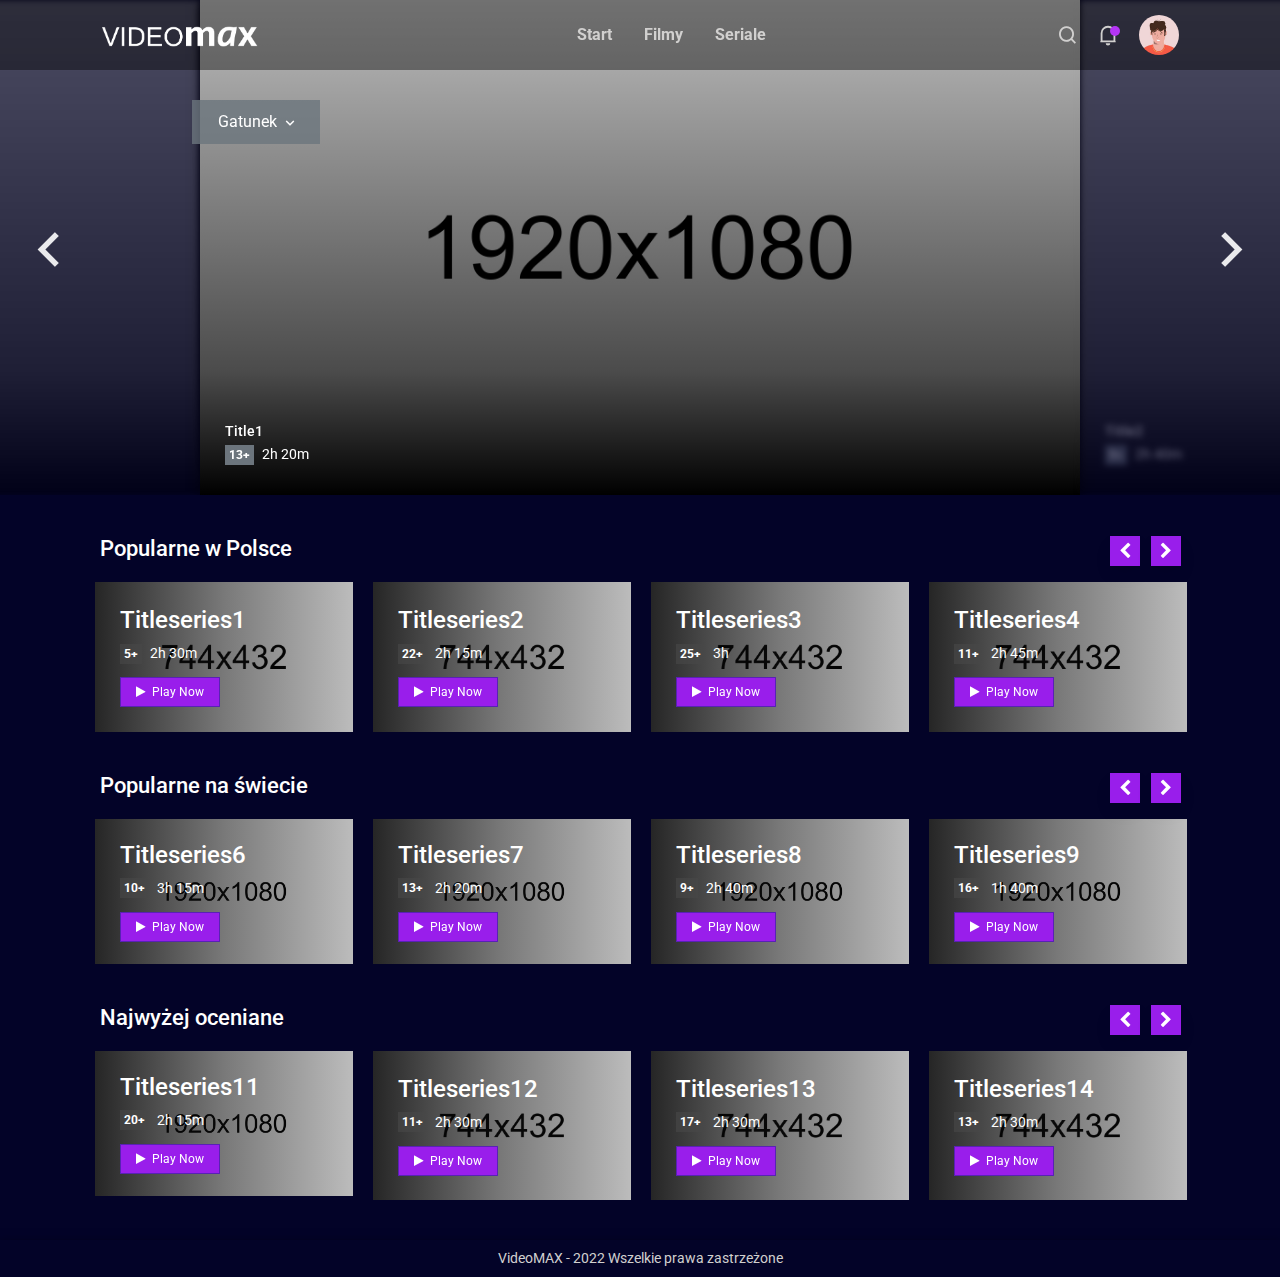
==== commit 7167cfa6: "Dodanie i przygotowanie kontenera panelu zarządzania profilem; stylowanie; poprawa kodu" ====
--- a/filmspage.html
+++ b/filmspage.html
@@ -14,7 +14,7 @@
    <!-- Typography CSS -->
    <link rel="stylesheet" href="style/typography.css">
    <!-- Style -->
-   <link rel="stylesheet" href="style/series.css" />
+   <link rel="stylesheet" href="style/moviespage.css" />
    <!-- Responsive -->
    <link rel="stylesheet" href="style/responsive.css" />
 </head>
@@ -37,7 +37,7 @@
                         </div>
                      </a>
                      <a class="navbar-brand" href="index.html"> <img class="img-fluid logo" src="img/logo.png"
-                           alt="streamit" /> </a>
+                           alt="videomax" /> </a>
                      <div class="collapse navbar-collapse" id="navbarSupportedContent">
                         <div class="menu-main-menu-container">
                            <ul id="top-menu" class="navbar-nav ml-auto">
@@ -91,7 +91,7 @@
                                              <a href="#" class="iq-sub-card">
                                                 <div class="media align-items-center">
                                                    <img src="img/notify/thumb-1.jpg" class="img-fluid mr-3"
-                                                      alt="streamit" />
+                                                      alt="videomax" />
                                                    <div class="media-body">
                                                       <h6 class="mb-0 ">x1</h6>
                                                       <small class="font-size-12"> just now</small>
@@ -101,7 +101,7 @@
                                              <a href="#" class="iq-sub-card">
                                                 <div class="media align-items-center">
                                                    <img src="img/notify/thumb-2.jpg" class="img-fluid mr-3"
-                                                      alt="streamit" />
+                                                      alt="videomax" />
                                                    <div class="media-body">
                                                       <h6 class="mb-0 ">x2</h6>
                                                       <small class="font-size-12">15 minutes ago</small>
@@ -111,7 +111,7 @@
                                              <a href="#" class="iq-sub-card">
                                                 <div class="media align-items-center">
                                                    <img src="img/notify/thumb-3.jpg" class="img-fluid mr-3"
-                                                      alt="streamit" />
+                                                      alt="videomax" />
                                                    <div class="media-body">
                                                       <h6 class="mb-0 ">x3</h6>
                                                       <small class="font-size-12">1 hour ago</small>
@@ -209,7 +209,7 @@
                                     <div class="iq-card-body">
                                        <a href="#" class="iq-sub-card">
                                           <div class="media align-items-center">
-                                             <img src="img/notify/thumb-1.jpg" class="img-fluid mr-3" alt="streamit" />
+                                             <img src="img/notify/thumb-1.jpg" class="img-fluid mr-3" alt="videomax" />
                                              <div class="media-body">
                                                 <h6 class="mb-0 ">x1</h6>
                                                 <small class="font-size-12"> just now</small>
@@ -218,7 +218,7 @@
                                        </a>
                                        <a href="#" class="iq-sub-card">
                                           <div class="media align-items-center">
-                                             <img src="img/notify/thumb-2.jpg" class="img-fluid mr-3" alt="streamit" />
+                                             <img src="img/notify/thumb-2.jpg" class="img-fluid mr-3" alt="videomax" />
                                              <div class="media-body">
                                                 <h6 class="mb-0 ">x2</h6>
                                                 <small class="font-size-12">15 minutes ago</small>
@@ -227,7 +227,7 @@
                                        </a>
                                        <a href="#" class="iq-sub-card">
                                           <div class="media align-items-center">
-                                             <img src="img/notify/thumb-3.jpg" class="img-fluid mr-3" alt="streamit" />
+                                             <img src="img/notify/thumb-3.jpg" class="img-fluid mr-3" alt="videomax" />
                                              <div class="media-body">
                                                 <h6 class="mb-0 ">x3</h6>
                                                 <small class="font-size-12">1 hour ago</small>
--- a/style/moviespage.css
+++ b/style/moviespage.css
@@ -0,0 +1,514 @@
+/*---------------------------------------------------------------------
+                    Header
+-----------------------------------------------------------------------*/
+
+header#main-header { position: fixed; left: 0px; right: 0px; text-align: center; z-index: 99; background: rgba(0,0,0,0.4) !important; }
+header .navbar-light .navbar-brand img.logo { width: 160px; }
+.iq-search-bar .search-input { width: 100%; height: 40px; padding: 5px 15px 5px 40px; border: none; border-radius: 0; color: var(--iq-white); background: var(--iq-bg1); }
+.iq-search-bar .searchbox .search-link { position: absolute; left: 15px; top: 6px; font-size: 16px; }
+.nav-item span.dots { height: 10px; width: 10px; font-size: 0; text-align: center; padding: 0; position: absolute; top: 3px; right: 12px; border-radius: 50%; -webkit-border-radius: 50%; }
+.menu-right .nav-item span.dots { right: 0; }
+.navbar-right li .iq-sub-dropdown .iq-sub-card { position: relative; font-size: inherit; padding: 15px 15px; line-height: normal; color: inherit; text-align: left; display: inline-block; width: 100%; border: 1px solid; border-image-slice: 1; border-width: 0 0 1px 0; border-image-source: linear-gradient(to right, rgba(209, 208, 207, 0.6), rgba(209, 208, 207, 0.3), rgba(209, 208, 207, 0)); }
+.iq-sub-card.setting-dropdown { padding: 15px 15px 15px 0 !important; }
+.navbar-right li .iq-sub-dropdown a.iq-sub-card:last-child { border-bottom: 0; }
+.notify-bg { overflow: hidden; z-index: 99; }
+.notify-bg:before { content: ''; display: block; position: absolute; background: rgba(255, 255, 255, 0.5); width: 70px; height: 100%; left: 0; top: 0; opacity: 0.5; filter: blur(30px); transform: translateX(-100px) skewX(-30deg); animation: noti-before-animation 2s infinite 2s; }
+.notify-bg:after { content: ''; display: block; position: absolute; background: rgba(255, 255, 255, 0.2); width: 30px; height: 100%; left: 30px; top: 0; opacity: 0; filter: blur(5px); transform: translateX(-100px) skewX(-30deg); animation: noti-after-animation 2s infinite 2s; }
+.navbar-right .iq-sub-dropdown .iq-card-body div { border-radius: 0; }
+.navbar-right .iq-show .iq-sub-dropdown, .iq-show .search-box { opacity: 1; visibility: visible; transform: translate(0, 0); }
+.navbar-right .iq-sub-dropdown { width: 300px; opacity: 0; visibility: hidden; position: absolute; top: 100%; right: 15px; background: var(--iq-bg1); transform: translate(0, 70px); -webkit-transform: translate(0, 70px); transition: all 0.3s; padding: 0; -webkit-box-shadow: 0px 0 20px 0 rgba(0, 0, 0, 0.5); -moz-box-shadow: 0px 0 20px 0 rgba(0, 0, 0, 0.5); box-shadow: 0px 0 20px 0 rgba(0, 0, 0, 0.5); -webkit-transition: all 0.3s ease-out 0s; -moz-transition: all 0.3s ease-out 0s; -ms-transition: all 0.3s ease-out 0s; -o-transition: all 0.3s ease-out 0s; transition: all 0.3s ease-out 0s; z-index: 1; }
+.navbar-light .navbar-toggler-icon { background: url(../img/menu.png) no-repeat scroll center center; }
+.search-toggle:hover, header .navbar ul li.menu-item a:hover { color: var(--iq-primary) !important; }
+.search-wrapper { position: relative; display: inline-block; height: 36px; vertical-align: bottom; }
+.searchbutton { position: absolute; font-size: 22px; width: 100%; margin: 0; padding: 0; right: 16px; color: var(--iq-body-text); }
+.search:focus + .searchbutton { transition-duration: 0.4s; -moz-transition-duration: 0.4s; -webkit-transition-duration: 0.4s; -o-transition-duration: 0.4s; color: var(--iq-primary); }
+.search:hover + .searchbutton { color: var(--iq-white); }
+.search { position: absolute; left: 49px; background-color: transparent; outline: none; border: none; border-bottom: 1px solid transparent; padding: 0 0 0 16px; width: 0; height: 100%; z-index: 10; color: var(--iq-white); transition-duration: 0.4s; -moz-transition-duration: 0.4s; -webkit-transition-duration: 0.4s; -o-transition-duration: 0.4s; }
+.search:focus, .search:hover { width: 350px; padding: 0 0 0 0; border-color: var(--iq-body-text) }
+.expandright { left: auto; right: -6px; bottom: -2px; }
+.search::placehoder { color: var(--iq-white) !important; }
+.noti-svg { -webkit-animation: notify 1.5s ease infinite; animation: notify 1.5s ease infinite; fill: var(--iq-body-text); }
+.noti-svg:hover { fill: var(--iq-primary); }
+.search-box { position: absolute; left: 0; right: 0; top: 46px; min-width: 25rem; width: 100%; z-index: -1; opacity: 0; transform: translate(0, 70px); -webkit-transform: translate(0, 70px); -webkit-transition: all 0.3s ease-out 0s; -moz-transition: all 0.3s ease-out 0s; -ms-transition: all 0.3s ease-out 0s; -o-transition: all 0.3s ease-out 0s; transition: all 0.3s ease-out 0s; box-shadow: 0px 0px 20px 0px rgba(0, 0, 0, 0.15); }
+.search-toggle { padding: 0 !important; }
+
+
+
+/*--------------------------------------------------------------
+                       Navigation
+--------------------------------------------------------------*/
+header#main-header.menu-sticky { -webkit-box-shadow: 0px 0px 30px 0px rgba(0, 0, 0, 0.4); -moz-box-shadow: 0px 0px 30px 0px rgba(0, 0, 0, 0.4); box-shadow: 0px 0px 30px 0px rgba(0, 0, 0, 0.4); }
+header#main-header.menu-sticky { position: fixed; top: 0; width: 100%; background: rgba(20, 20, 20, 0.9) !important; -webkit-box-shadow: 0 0 30px 0 rgba(0, 0, 0, .1); -moz-box-shadow: 0 0 30px 0 rgba(0, 0, 0, .1); box-shadow: 0 0 30px 0 rgba(0, 0, 0, .1); z-index: 999; }
+header .navbar .menu-header-menu-container, header .navbar .menu-all-pages-container, header .navbar .menu-testing-menu-container, header .navbar .menu-short-container, header .navbar .menu-main-menu-container { display: inline-block; width: 100%; }
+header .navbar ul.navbar-nav { display: block; text-align: center; }
+header .navbar ul li { list-style: none; margin-right: 18px; position: relative; transition: all 0.3s ease-in-out; transition: all 0.3s ease-in-out; -moz-transition: all 0.3s ease-in-out; -ms-transition: all 0.3s ease-in-out; -o-transition: all 0.3s ease-in-out; -webkit-transition: all 0.3s ease-in-out; display: inline-block; }
+header .navbar ul li.menu-item a { font-size: 16px; font-weight: 700; position: relative; padding: 0px 0px 0px 10px; line-height: 70px; position: relative; z-index: 9; text-decoration: none; transition: all 0.3s ease-in-out; transition: all 0.3s ease-in-out; -moz-transition: all 0.3s ease-in-out; -ms-transition: all 0.3s ease-in-out; -o-transition: all 0.3s ease-in-out; -webkit-transition: all 0.3s ease-in-out; text-transform: capitalize; }
+.nav-open .nav-overlay { opacity: 1; visibility: visible; -webkit-transition: 0.3s; -o-transition: 0.3s; transition: 0.3s; }
+.nav-overlay { left: 0; right: 0; top: 0; bottom: 0; opacity: 0; z-index: 900; display: block; width: 100%; position: fixed; visibility: hidden; background: rgba(0, 0, 0, 0.6); -webkit-transition: 0.3s; -o-transition: 0.3s; transition: 0.3s; }
+.more-toggle { color: var(--iq-white) !important; font-size: 22px; }
+.dropdown-toggle.more-toggle::after { content: none; }
+.mobile-more-menu { display: none; }
+.more-menu { position: absolute; top: 50px; left: auto; right: 0; min-width: 18rem; padding: 0.35rem 0.5rem; margin: 0; opacity: 0; transform: translate(0, 70px); -webkit-transform: translate(0, 70px); -webkit-transition: all 0.3s ease-out 0s; -moz-transition: all 0.3s ease-out 0s; -ms-transition: all 0.3s ease-out 0s; -o-transition: all 0.3s ease-out 0s; transition: all 0.3s ease-out 0s; background: var(--iq-bg1); box-shadow: 0px 3px 10px rgba(0, 0, 0, 0.75); visibility: hidden; z-index: 999; }
+.more-menu.show { opacity: 1; transform: translate(0, 0); visibility: visible; }
+header .navbar ul li:last-child { margin-right: 0; }
+
+/*--------------------------------------------------------------
+                       Main Slider
+--------------------------------------------------------------*/
+#home-slider ul.slick-dots { bottom: 30px; }
+#home-slider .slick-dots li { height: auto; width: auto; }
+#home-slider .slick-dots li button { height: 2px; width: 30px; background: rgba(153,30,235, 0.4); padding: 0; }
+#home-slider .slick-dots li.slick-active button { background: var(--iq-primary); }
+#home-slider li { position: relative; }
+.slider-description { position: absolute; top: 15%; left: 80px; }
+#home-slider h1.slider-text { font-size: 80px; margin: 15px 0; }
+#home-slider p { margin: 20px 0; width: 600px; overflow: hidden; text-overflow: ellipsis; display: -webkit-box; -webkit-line-clamp: 3; -webkit-box-orient: vertical;}
+#home-slider .slick-bg { padding: 100px 0 50px;width:100%; background-size: cover;background-position: center center; background-repeat: no-repeat; height: 100vh; position: relative; z-index: 1;}
+#home-slider .slick-bg.s-bg-1 { background-image: url(../img/slider/slider1.jpg); }
+#home-slider .slick-bg.s-bg-2 { background-image: url(../img/slider/slider2.jpg); }
+#home-slider .slick-bg.s-bg-3 { background-image: url(../img/slider/slider3.jpg); }
+.trailor-video { position: absolute; bottom: 0; right: 0; z-index: 999;text-align: center; }
+
+
+/* .trailor-video {
+    margin: 0 auto;
+    text-align: center;
+} */
+.channel-name { color: var(--iq-primary); font-size: 20px; margin-left: 10px; letter-spacing: 2.5px; font-weight: 500; }
+.c-logo { width: 130px; }
+.channel-logo { background: transparent linear-gradient(270deg, rgba(11, 1, 2, 0) 0%, rgba(153,30,235,1) 100%); padding: 10px 10px 10px 15px; width: 255px; position: relative; overflow: hidden; }
+.circle { stroke: var(--iq-primary); stroke-dasharray: 650; stroke-dashoffset: 650; -webkit-transition: all 0.5s ease-in-out; opacity: 0.3; }
+.playbtn { display: inline-block; -webkit-transition: all 0.5s ease; }
+.playbtn .triangle { -webkit-transition: all 0.7s ease-in-out; stroke-dasharray: 240; stroke-dashoffset: 480; stroke: var(--iq-white); transform: translateY(0); }
+.playbtn:hover .triangle { stroke-dashoffset: 0; opacity: 1; stroke: var(--iq-primary); animation: trailorPlay 0.7s ease-in-out; }
+.playbtn:hover .circle { stroke-dashoffset: 0; opacity: 1; }
+.w-trailor { font-size: 17px; letter-spacing: 3.5px; font-weight: 600; color: var(--iq-white); margin-left: 5px; }
+.slider-inner{position: relative;overflow: hidden;width: 100%;}
+.big-title { background: url('../img/texure.jpg'); background-repeat: repeat-x; background-position: 100% 100%; color: transparent; -webkit-font-smoothing: antialiased; -webkit-background-clip: text; -moz-background-clip: text; background-clip: text; -webkit-text-fill-color: transparent; }
+.slick-track{margin:unset!important;}
+
+/*---------------------------------------------------------------------
+                      Pages Content
+-----------------------------------------------------------------------*/
+.main-content { padding-top: 40px; }
+.block-space { padding: 40px 0; }
+.s-margin { margin-top: 40px; }
+.iq-main-header { margin-bottom: 20px; }
+.main-title a:hover, .main-title a:focus {color:var(--iq-primary) !important;}
+:focus{outline: none !important;}
+/*--------------------------*/
+.favorites-slider .slick-list, #top-ten-slider-nav .slick-list { overflow: visible; padding-bottom: 40px !important; }
+.favorites-slider li.slide-item { float: left; width: 25%; }
+.favorites-slider .slick-list { overflow: visible; }
+li.slide-item { position: relative; padding: 0 15px; }
+li.slide-item .block-images {position: relative; width: 100%;transition: all 0.45s ease 0s; overflow: hidden;-webkit-backface-visibility: hidden; backface-visibility: hidden;-webkit-transform: translate3d(0, 0, 0);
+    transform: translate3d(0, 0, 0);transition: all 0.6s ease 0s; -webkit-transition: all 0.6s ease 0s; -moz-transition: all 0.6s ease 0s; -o-transition: all 0.6s ease 0s;}
+li.slide-item:hover .block-images { overflow: visible; }
+li.slide-item:hover .block-images .img-box{position:relative;}
+li.slide-item:hover .block-images{z-index: 99;transform: scale3d(1.3, 1.3, 1) translate3d(0, 0, 0) perspective(500px); transform-origin: 50% 50%; transition: all 0.6s ease 0s; -webkit-transition: all 0.6s ease 0s; -moz-transition: all 0.6s ease 0s; -o-transition: all 0.6s ease 0s; box-shadow: 0px 0px 12px rgba(0, 0, 0, 0.9); }
+.block-social-info { position: absolute; top: 0; left: auto; bottom: 0;right: 25px; z-index: 999;display: flex; align-items: center; opacity: 0; }
+.music-play-lists li { position: relative; height: 30px; width: 30px; line-height: 35px; text-align: center; background: rgba(255, 255, 255, 0.30); border-radius: 50%; margin: 0 auto 7px; display: flex; -webkit-display: flex; -moz-display: flex; -o-display: flex; align-items: center; }
+.music-play-lists span { position: relative; display: block; height: 20px; width: 20px; line-height: 26px; font-size: 12px; text-align: center; background: var(--iq-white); color: var(--iq-primary); border-radius: 50%; -webkit-border-radius: 50%; -moz-border-radius: 50%; -o-border-radius: 50%; margin: 0 auto; display: flex; -webkit-display: flex; -moz-display: flex; -o-display: flex; align-items: center; justify-content: center; transition: all 0.45s ease 0s; -webkit-transition: all 0.45s ease 0s; -moz-transition: all 0.45s ease 0s; -o-transition: all 0.45s ease 0s; cursor: pointer; }
+
+.music-play-lists .count-box {height: 15px !important;width: 15px !important;line-height: 15px i !important;font-size: 8px !important;background: var(--iq-primary)!important;color: var(--iq-white-color)!important;position: absolute;right: 0;top: 0px;padding: 0;text-align: center!important;}
+
+.music-play-lists li:hover span { background: var(--iq-primary); color: var(--iq-white); transition: all 0.45s ease 0s; -webkit-transition: all 0.45s ease 0s; -moz-transition: all 0.45s ease 0s; -o-transition: all 0.45s ease 0s; }
+.block-description {position: absolute; left:25px; top: 0; bottom: 0;z-index: 999; display: flex; justify-content: center; flex-direction: column; }
+/* .block-description { position: absolute; left: 25px; top: 0; bottom: 0; z-index: 999; display: flex; justify-content: center; flex-direction: column; } */
+
+
+
+.block-description > h6{font-size: 1.5em;}
+.block-description .iq-title { font-size: 18px; color: var(--iq-white-color); text-transform: capitalize; }
+.text-white {font-size: 14px;}
+
+li.slide-item .block-images::before { position: absolute; content: ""; top: 0; bottom: 0; left: 0; right: 0; background: rgba(0, 0, 0, 0.8); width: 100%; height: 100%;opacity: 0;}
+li.slide-item:hover .block-images::before { opacity: 1; z-index: 9; }
+li.slide-item:hover .block-description { animation: fadeIn 0.6s ease-in-out; opacity: 1; }
+li.slide-item:hover .block-social-info { animation: fadeIn  0.6s ease-in-out; opacity: 1; }
+.hover-buttons .btn { padding: 5px 15px; font-size: 12px; }
+li.slide-item.slick-current:hover .block-images{ transform: scale3d(1.1, 1.1, 1) translate3d(6%, 0, 0) perspective(500px); }
+
+/* code */
+#trending-slider-nav .slick-current.slick-active {
+    transform: scale3d(1.1, 1.1, 1) translate3d(0, 0, 0) perspective(500px);
+    -webkit-transform: scale3d(1.1, 1.1, 1) translate3d(0, 0, 0) perspective(500px);
+    -moz-transform: scale3d(1.1, 1.1, 1) translate3d(0, 0, 0) perspective(500px);
+    -o-transform: scale3d(1.1, 1.1, 1) translate3d(0, 0, 0) perspective(500px);
+    transform-origin: 50% 50%;
+    -webkit-transform-origin: 50% 50%;
+    -moz-transform-origin: 50% 50%;
+    -o-transform-origin: 50% 50%;
+    transition: all 0.6s ease 0s;
+    -webkit-transition: all 0.6s ease 0s;
+    -moz-transition: all 0.6s ease 0s;
+    -o-transition: all 0.6s ease 0s;
+    box-shadow: 0px 0px 12px rgba(0, 0, 0, 0.9);
+}
+
+/* edited footer start */
+
+li.slide-item .block-images::after { position: absolute; content: ""; top: 0; bottom: 0; left: 0; right: 0; background: linear-gradient(90deg, rgba(0, 0, 0, 0.8) 0%, rgba(20, 20, 20, 0.4) 50%, rgba(83, 100, 141, 0) 100%); transition: all 0.6s ease 0s; -webkit-transition: all 0.6s ease 0s; -moz-transition: all 0.6s ease 0s; -o-transition: all 0.6s ease 0s; }
+.slick-vertical .slick-slide .block-images::after { position: absolute; content: ""; top: 0; bottom: 0; left: 0; right: 0; background:linear-gradient(90deg, rgba(0, 0, 0, 0.8) 0%, rgba(20, 20, 20, 0.4) 50%, rgba(83, 100, 141, 0) 100%); transition: all 0.45s ease 0s; -webkit-transition: all 0.45s ease 0s; -moz-transition: all 0.45s ease 0s; -o-transition: all 0.45s ease 0s; }
+
+
+small, .text_small, span { font-size: 14px; }
+a:focus, a:hover { color: var(--iq-primary); outline: none; }
+
+li.slide-item { position: relative; padding: 0px 10px; }
+li.slide-item .block-images { position: relative; width: 100%; transition: all 0.45s ease 0s; overflow: hidden; -webkit-backface-visibility: hidden; backface-visibility: hidden; -webkit-transform: translate3d(0, 0, 0); transform: translate3d(0, 0, 0); transition: all 0.6s ease 0s; -webkit-transition: all 0.6s ease 0s; -moz-transition: all 0.6s ease 0s; -o-transition: all 0.6s ease 0s; }
+li.slide-item:hover .block-images { overflow: visible; border-left:5px solid #991eeb; }
+li.slide-item:hover .block-images .img-box { position: relative; }
+li.slide-item:hover .block-images { z-index: 99; transform: scale3d(1.1, 1.1, 1) translate3d(0, 0, 0) perspective(500px); -webkit-transform: scale3d(1.1, 1.1, 1) translate3d(0, 0, 0) perspective(500px); -moz-transform: scale3d(1.1, 1.1, 1) translate3d(0, 0, 0) perspective(500px); -o-transform: scale3d(1.1, 1.1, 1) translate3d(0, 0, 0) perspective(500px); transform-origin: 50% 50%; -webkit-transform-origin: 50% 50%; -moz-transform-origin: 50% 50%; -o-transform-origin: 50% 50%; transition: all 0.6s ease 0s; -webkit-transition: all 0.6s ease 0s; -moz-transition: all 0.6s ease 0s; -o-transition: all 0.6s ease 0s; box-shadow: 0px 0px 12px rgba(0, 0, 0, 0.9); }
+
+#home-slider .trending-list {margin: 0 0 30px 0;}
+.slider-ratting ul li{margin-right: 5px;}
+
+.iq-button.btn {
+    padding: 7px 14px;
+    text-transform: uppercase;
+    letter-spacing: 1.5px;
+}
+/* edited end */
+
+.block-images .hover-buttons { margin-top: 5px; }
+.block-social-info .music-play-lists li{width:40px;height:40px;}
+.block-social-info .music-play-lists span{width:30px;height:30px;}
+.block-social-info .music-play-lists span i{font-size: 15px;}
+
+
+/*-------------------*/
+.movie-content li { position: relative; padding-right: 20px; }
+.m.movie-content li:last-child { padding-right: 0px; }
+.movie-content li:before { content: ""; height: 3px; width: 3px; background: #dddddd; position: absolute; top: 10px; right: 8px; border-radius: 50%; }
+.movie-detail .movie-content li:before { width: 5px; height: 5px; }
+.movie-content li:last-child:before { display: none; }
+li.slide-item .block-description .ratting-start { font-size: 12px; }
+li.slide-item .block-description .badge { background-color: rgb(72, 72, 72, 0.61); }
+li.slide-item .block-description .parallax-ratting span { font-size: 14px; }
+.slick-vertical .slick-slide.slick-current.slick-active .block-description { left: 25px; transition: all 0.45s ease 0s; -webkit-transition: all 0.45s ease 0s; -moz-transition: all 0.45s ease 0s; -o-transition: all 0.45s ease 0s; opacity: 1; }
+.slick-vertical .slick-slide .block-images { overflow: visible; }
+.slick-vertical .slick-slide .block-images::before { position: absolute; content: ""; top: 0; bottom: 0; left: 0; right: 0; background: rgba(0, 0, 0, 0.8); opacity: 0; transition: all 0.45s ease 0s; -webkit-transition: all 0.45s ease 0s; -moz-transition: all 0.45s ease 0s; -o-transition: all 0.45s ease 0s; border-left: 6px solid var(--iq-primary); }
+.slick-vertical .slick-slide.slick-current.slick-active .block-images::before { opacity: 1; transition: all 0.45s ease 0s; -webkit-transition: all 0.45s ease 0s; -moz-transition: all 0.45s ease 0s; -o-transition: all 0.45s ease 0s; }
+.slick-vertical .slick-slide.slick-current.slick-active .block-images { width: 100%; overflow: visible; transform-origin: 100% 100%; transition: all 0.45s ease 0s; -webkit-transition: all 0.45s ease 0s; -moz-transition: all 0.45s ease 0s; -o-transition: all 0.45s ease 0s; z-index: 9; }
+.slick-vertical li.slick-slide.slick-current.slick-active { transition: all 0.45s ease 0s; }
+.slick-vertical .slick-slide { margin-bottom: 18px; }
+.slick-vertical li.slick-slide:last-child { margin-bottom: 0 !important; }
+
+/* ads */
+
+.slick-vertical .block-description .hover-buttons > a{opacity: 0; display: none;  transition: all 0.45s ease 0s; -webkit-transition: all 0.45s ease 0s; -moz-transition: all 0.45s ease 0s; -o-transition: all 0.45s ease 0s;}
+.slick-vertical .slick-slide.slick-current.slick-active .block-description .hover-buttons> a { transition: all 0.45s ease 0s; -webkit-transition: all 0.45s ease 0s; -moz-transition: all 0.45s ease 0s; -o-transition: all 0.45s ease 0s; opacity: 1; display: block; }
+
+
+/*---------------------*/
+#trending-slider .tranding-block, .banner-wrapper { background-size: cover; background-position: top right; position: relative; }
+.trending-pills { background: rgb(0, 0, 0, 0.25); }
+.trending-info { padding: 60px 0; }
+.tab-title-info { z-index: 99; }
+.trending-content .tab-pane.fade { display: none; visibility: hidden; opacity: 0; }
+.trending-content .tab-pane.fade.active.show { display: block; visibility: visible; opacity: 1; }
+.trending-content .tab-pane { width: 100%; height: 100%; }
+.trending-pills.nav-pills .nav-item a { position: relative; overflow: hidden; border-radius: 0; text-transform: uppercase; margin-left: 15px; margin-right: 15px; }
+.trending-pills.nav-pills .nav-item a:after { content: ''; position: absolute; left: 0; top: 0; width: 0; height: 3px; background: var(--iq-primary); opacity: 0; -webkit-transition: all 0.8s linear; -moz-transition: all 0.8s linear; -o-transition: all 0.8s linear; transition: all 0.8s linear; }
+.trending-pills.nav-pills .nav-item a:before { position: absolute; top: 0; left: 0; width: 100%; height: 100%; background: linear-gradient(to top, rgba(83, 100, 141, 0) 0%, rgb(218, 64, 60, 0.3) 85%); content: ''; opacity: 0; filter: alpha(opacity=0); -webkit-transform: translate3d(0, -50%, 0); transform: translate3d(0, -50%, 0); -o-transform: translate3d(0, 50%, 0); -moz-transform: translate3d(0, 50%, 0); -webkit-transition: all 0.5s ease-in-out; -moz-transition: all 0.5s ease-in-out; -o-transition: all 0.5s ease-in-out; transition: all 0.5s ease-in-out; }
+.trending-pills.nav-pills .nav-item a.show:before { opacity: 1; filter: alpha(opacity=100); -webkit-transform: translate3d(0, 0, 0); transform: translate3d(0, 0, 0); -o-transform: translate3d(0, 0, 0); -moz-transform: translate3d(0, 0, 0); -webkit-transition: all 0.5s ease-in-out; -moz-transition: all 0.5s ease-in-out; -o-transition: all 0.5s ease-in-out; transition: all 0.5s ease-in-out; }
+.trending-pills.nav-pills .nav-item a.show:after { opacity: 1; width: 100%; }
+.trending-pills.nav-pills .nav-item a:hover { color: var(--iq-primary); }
+.trending-content { padding: 0px 50px; display: flex; }
+.p-btns { display: flex; align-items: center; }
+.trending-info .trending-text { font-size: 60px; line-height: 100px; margin: 15px 0; }
+.trending-info .text-detail { font-size: 20px; font-weight: 500; letter-spacing: 0.7px; margin-bottom: 30px; }
+.trending-info .text-detail .badge { font-size: 20px; }
+.badge.badge-trend { background: rgb(0, 0, 0, 0.42); }
+.text-detail .trending-year { position: relative; padding-left: 30px; }
+.text-detail .trending-year:before { content: ""; height: 6px; width: 6px; background: var(--iq-white); position: absolute; top: 50%; transform: translateY(-50%); left: 13px; border-radius: 50%; }
+.overview-tab:before, .slick-bg:before { content: ''; position: absolute; top: 0; left: 0; width: 90%; height: 100%; background: linear-gradient(90deg, rgba(20, 20, 20, 1) 0%, rgba(36, 36, 36, 1) 35%, rgba(83, 100, 141, 0) 100%); z-index: 1; }
+.slick-bg:before { background: linear-gradient(90deg, rgba(0, 0, 0, 1) 0%, rgba(20, 20, 20, 1) 35%, rgba(83, 100, 141, 0) 100%); width: 100%; z-index: -1; }
+.overlay-tab:before { content: ''; position: absolute; top: 0; left: 0; right: 0; width: 100%; height: 100%; background: rgba(36, 36, 36, 0.8); z-index: 1; }
+.trending-info { position: relative; z-index: 99; }
+.trending-info .trending-dec { margin-bottom: 30px; width: 35%; }
+.trending-info .block-social { height: 45px; width: 45px; line-height: 45px; text-align: center; background: rgba(255, 255, 255, 0.15); border-radius: 50%; margin-left: 15px; display: flex; -webkit-display: flex; -moz-display: flex; -o-display: flex; align-items: center; }
+.trending-info .block-social a { position: relative; display: block; height: 32px; width: 32px; line-height: 26px; font-size: 16px; text-align: center; background: var(--iq-white); color: var(--iq-primary); border-radius: 50%; -webkit-border-radius: 50%; -moz-border-radius: 50%; -o-border-radius: 50%; margin: 0 auto; display: flex; -webkit-display: flex; -moz-display: flex; -o-display: flex; align-items: center; justify-content: center; transition: all 0.45s ease 0s; -webkit-transition: all 0.45s ease 0s; -moz-transition: all 0.45s ease 0s; -o-transition: all 0.45s ease 0s; }
+.trending-info .block-social.social1 a { background: var(--iq-primary); color: var(--iq-white); }
+.trending-list .title { font-size: 18px; font-weight: 500; }
+.trending-list .title span { font-size: 16px; font-weight: 400; }
+.trending-info .iq-dropdown .form-control { background: rgb(0, 0, 0, 0.20); border-radius: 5px; color: var(--iq-white); }
+
+
+.movies-tab-desc p {margin-bottom: 0;    display: inherit !important;}
+#iq-trending {overflow: hidden;}
+#trending-slider-nav .slick-list { padding-bottom: 40px !important; overflow: visible; }
+#trending-slider-nav .movie-slick { border: 12px solid transparent; transition: all 0.4s ease; z-index: -1; }
+#trending-slider-nav .slick-current.slick-active .movie-slick { 
+    transition: all 0.4s ease;
+    padding: 10px;
+    background: rgba(20, 20, 20, 0.5) !important;
+    -webkit-backdrop-filter: blur(10px);
+    backdrop-filter: blur(1px);
+    border: 1px solid #5d5757;
+ }
+#trending-slider-nav .slick-current.slick-active {
+    transform: scale3d(1.3, 1.3, 1) translate3d(0, 0, 0) perspective(500px);
+    -webkit-transform: scale3d(1.3, 1.3, 1) translate3d(0, 0, 0) perspective(500px);
+    -moz-transform: scale3d(1.3, 1.3, 1) translate3d(0, 0, 0) perspective(500px);
+    -o-transform: scale3d(1.3, 1.3, 1) translate3d(0, 0, 0) perspective(500px);
+    transform-origin: 50% 50%;
+    -webkit-transform-origin: 50% 50%;
+    -moz-transform-origin: 50% 50%;
+    -o-transform-origin: 50% 50%;
+    transition: all 0.6s ease 0s;
+    -webkit-transition: all 0.6s ease 0s;
+    -moz-transition: all 0.6s ease 0s;
+    -o-transition: all 0.6s ease 0s;
+    box-shadow: 0px 0px 12px rgba(0, 0, 0, 0.9);
+}
+.trending-contens .episodes-contens {margin-top: 30px;}
+.e-item .episodes-description { color: var(--iq-body-text) !important; background: var(--iq-bg1); padding: 15px; }
+.e-item:hover .episodes-description { color: var(--iq-white-color) !important; }
+.episodes-description a:hover { color: var(--iq-primary); }
+.episode-number { color: var(--iq-white-color); }
+.episode-duration{position: absolute; top: 15px; left: auto; right: 15px; font-weight: 700; background: var(--iq-primary); color: var(--iq-white-color); padding: 0 5px;}
+.e-item .episodes-description p {overflow: hidden; text-overflow: ellipsis; display: -webkit-box; -webkit-line-clamp: 1; -webkit-box-orient: vertical;}
+.e-item:hover .episode-number { opacity: 1; filter: alpha(opacity=100); -webkit-transition: all 0.5s ease-in-out; -moz-transition: all 0.5s ease-in-out; -o-transition: all 0.5s ease-in-out; transition: all 0.5s ease-in-out; }
+.episode-play-info { position: absolute; left: 0; right: 0; top: 0; bottom: 0; opacity: 0; filter: alpha(opacity=0); -webkit-transition: all 0.5s ease-in-out; -moz-transition: all 0.5s ease-in-out; -o-transition: all 0.5s ease-in-out; transition: all 0.5s ease-in-out; display: flex; flex-direction: column; align-items: center; justify-content: center; }
+.e-item:hover .episode-play-info { opacity: 1; filter: alpha(opacity=100); -webkit-transition: all 0.5s ease-in-out; -moz-transition: all 0.5s ease-in-out; -o-transition: all 0.5s ease-in-out; transition: all 0.5s ease-in-out; }
+.episode-play { height: 45px; width: 45px; line-height: 45px; text-align: center; background: rgba(255, 255, 255, 0.15); border-radius: 50%; margin: 0 auto; display: flex; -webkit-display: flex; -moz-display: flex; -o-display: flex; align-items: center; }
+.episode-play a { position: relative; display: block; height: 32px; width: 32px; line-height: 26px; font-size: 16px; text-align: center; background: var(--iq-white-color); color: var(--iq-primary); border-radius: 50%; -webkit-border-radius: 50%; -moz-border-radius: 50%; -o-border-radius: 50%; margin: 0 auto; display: flex; -webkit-display: flex; -moz-display: flex; -o-display: flex; align-items: center; justify-content: center; transition: all 0.45s ease 0s; -webkit-transition: all 0.45s ease 0s; -moz-transition: all 0.45s ease 0s; -o-transition: all 0.45s ease 0s; }
+.episodes-slider1 .owl-nav { position: absolute; top: 50%; transform: translateY(-50%); left: 0; right: 0; color: #fff; }
+.episodes-slider1 .owl-nav button.owl-prev, .episodes-slider1 .owl-nav button.owl-next { float: left; width: 35px; height: 60px; background: rgba(0, 0, 0, 0.5); line-height: 23px; font-size: 30px; text-align: center; display: flex; align-items: center; justify-content: center; }
+.episodes-slider1 .owl-nav button.owl-next { float: right !important; }
+
+
+
+/* parallax */
+.parallax-img img { box-shadow: 0px 20px 40px rgba(0, 0, 0, 0.6); }
+.parallax-window { height: 100%; padding: 100px 0; position: relative; background: url(../img/parallax/p1.jpg)center center; background-size: cover; background-attachment: fixed; }
+.parallax-window::after { position: absolute; content: ""; top: 0; bottom: 0; left: 0; right: 0; background: rgba(0, 0, 0, 0.8); }
+.parallaxt-details { z-index: 9; position: relative; }
+
+/*-----------------------*/
+.topten-contens { position: relative; overflow: hidden; }
+.topten-title { position: absolute; left: 70px; top: 50px; z-index: 99; }
+.topten-title-sm { display: none; }
+.vertical_s { position: absolute; top: 95px; right: 0; bottom: 0; left: 70px; overflow: hidden; }
+#top-ten-slider-nav { width: 300px; height: 100%; position: relative; }
+#top-ten-slider-nav .slick-list.draggable { height: 100% !important }
+#top-ten-slider-nav .slick-prev, #top-ten-slider-nav .slick-next { left: 0; right: 0; margin: 0 auto; }
+#top-ten-slider-nav .slick-prev { top: 0; bottom: auto; }
+#top-ten-slider-nav .NextArrow, #top-ten-slider-nav .PreArrow { position: absolute; left: 50%; transform: translateX(-50%); z-index: 999; background: transparent; border: none; color: #fff; font-size: 60px; width: 100%; z-index: 1; }
+#top-ten-slider-nav .NextArrow { bottom: -20px; }
+#top-ten-slider-nav .PreArrow { top: -25px; }
+#top-ten-slider-nav .NextArrow:before, #top-ten-slider-nav .PreArrow:before { content: ''; position: absolute; left: 0; right: 0; width: 100%; height: 50%; z-index: -1; }
+#top-ten-slider-nav .NextArrow:before { background: linear-gradient(360deg, rgba(20, 20, 20, 0.9) 0%, rgba(36, 36, 36, 0.7) 35%, rgba(83, 100, 141, 0) 100%); bottom: 17px; }
+#top-ten-slider-nav .slick-next:before, #top-ten-slider-nav .slick-prev:before { display: none; }
+.slick-arrow{cursor:pointer;}
+/*-----------------------*/
+footer { background: var(--iq-bg1); }
+ul.f-link li { margin-bottom: 4px; }
+ul.f-link li a { margin-bottom: 4px; color: var(--iq-body-text); }
+ul.f-link li a:hover { color: var(--iq-primary); }
+.s-icon { position: relative; width: 40px; height: 40px; border-radius: 50%; text-align: center; line-height: 40px; margin-right: 12px; color: var(--iq-white); font-size: 17px; background: rgb(41, 41, 41, 0.76); transition: all 0.4s ease; }
+.s-icon:before { content: ''; position: absolute; top: 0; left: 0; width: 100%; height: 100%; border-radius: 50%; background: var(--iq-primary); transition: all 0.4s ease; transform: scale(.9); z-index: -1; }
+.s-icon:hover:before { transform: scale(1.1); box-shadow: 0 0 15px var(--iq-primary); }
+.s-icon:hover { box-shadow: 0 0 10px var(--iq-primary); text-shadow: 0 0 2px var(--iq-primary); color: var(--iq-primary); transition: all 0.4s ease; }
+.copyright { background:var(--iq-body-bg); box-shadow: rgba(0, 0, 0, 0.5) 0px 3px 10px; }
+
+/*-----------------------*/
+.banner-wrapper { padding: 60px 0; z-index: 1; width: 100%; height: 550px; background-image: url(../images/shows-banner/single-show.jpg);background-position: top left;}
+.overlay-wrapper:before, .shows-img:before { content: ''; position: absolute; bottom: 0; left: 0; z-index: -1; width: 100%; height: 100%; background-image: linear-gradient(to bottom, rgba(51, 51, 51, 0), rgba(0, 0, 0, 0.8) 70%, var(--iq-black) 100%) }
+.banner-caption, .overlay-s-name { position: absolute; bottom: 30px; left: 80px; }
+.movie-detail .trending-info { padding: 0 0 20px 0; border: 1px solid; border-image-slice: 1; border-width: 0 0 1px 0; }
+.movie-detail .trending-info.g-border { border-image-source: linear-gradient(to left, rgba(209, 208, 207, 0), rgba(209, 208, 207, 0.6), rgba(209, 208, 207, 0)); }
+.share-icons.music-play-lists li { display: inline-flex; margin-right: 7px; width: 45px; height: 45px; }
+.share-icons.music-play-lists li span { width: 32px; height: 32px; }
+.share-icons.music-play-lists li span i { font-size: 15px; }
+.movie-detail .trending-info .trending-text { font-size: 50px; line-height: 1.5; margin: 0; }
+.main-content.movi { padding-top: 30px; }
+.share { position: relative; }
+.share-box { -webkit-box-shadow: 0px 3px 10px rgba(0, 0, 0, 0.75); box-shadow: 0px 3px 10px rgba(0, 0, 0, 0.75); display: none; position: absolute; width: 130px; left: -130px; bottom: -60px; background-color: var(--iq-bg1); padding: 10px; border-radius: 5px; text-align: center; z-index: 2; animation: slide-in  0.5s forwards; margin-bottom: 10px; }
+.share:hover .share-box { display: inline-block; }
+.share-box a { background: transparent !important; color: var(--iq-body) !important; margin-right: 15px; }
+.share-box i { font-size: 25px !important; }
+.share-box a:hover { color: var(--iq-primary) !important; }
+.banner-wrapper .trending-info .trending-dec { width: 100%; }
+.play-ico { font-size: 22px; }
+.play-button { position: absolute; z-index: 10; top: 50%; left: 15px; transform: translateY(-50%); display: block; padding-left: 5px; text-align: center; }
+.play-button:before { content: ""; position: absolute; z-index: 0; left: 50%; top: 50%; transform: translateX(-50%) translateY(-50%); display: block; width: 50px; height: 50px; background: #ba1f24; border-radius: 50%; animation: pulse-border 1500ms ease-out infinite; }
+.play-button:after { content: ""; position: absolute; z-index: 1; left: 50%; top: 50%; transform: translateX(-50%) translateY(-50%); display: block; width: 50px; height: 50px; background: var(--iq-primary); border-radius: 50%; transition: all 200ms; }
+.play-button:hover:after { background-color: darken(#fa183d, 10%); }
+.play-button i { display: block; position: relative; z-index: 3; font-size: 20px; color: var(--iq-white); }
+.w-name { margin-left: 70px; }
+video { display: block; width: 100%; height: 100%; }
+.video-container { width: 100%; height: 650px; overflow: hidden; position: relative; }
+.video-container.overlay-wrapper:before, .overlay-s-name { z-index: 1; }
+
+/*-----------------------*/
+.seasons .iq-dropdown .form-control { background: var(--iq-secondary); color: var(--iq-white); }
+.seasons .trending-pills { background:var(--iq-bg1);}
+.seasons  .trending-pills.nav-pills .nav-item a { margin-left: 0; }
+.epi-box .episode-number, .epi-box .episode-play-info { opacity: 1; }
+.epi-box .episode-number { background: rgb(0, 0, 0, .7); }
+.epi-desc { background: var(--iq-bg1); }
+.epi-name { overflow: hidden; text-overflow: ellipsis; display: -webkit-box; -webkit-line-clamp: 1; -webkit-box-orient: vertical; }
+.epi-box { -webkit-box-shadow: 0px 0 20px 0 rgba(0, 0, 0, 0.5); -moz-box-shadow: 0px 0 20px 0 rgba(0, 0, 0, 0.5); box-shadow: 0px 0 20px 0 rgba(0, 0, 0, 0.5); }
+.epi-img { overflow: hidden; }
+.img-zoom { -webkit-transition: transform 2s ease-in-out; -o-transition: transform 2s ease-in-out; transition: transform 2s ease-in-out; transform-origin: center center; }
+.epi-box:hover .img-zoom { -webkit-transform: scale(1.3); -o-transform: scale(1.3); -moz-transform: scale(1.3); -ms-transform: scale(1.3); transform: scale(1.3); }
+.episode-name span { font-size: 28px; }
+.episode-name .trending-year:before { top: 22px !important; left: 12px !important; }
+.season-info .big-title { font-size: 22px !important; }
+
+/*-----------------------*/
+#tvshows-slider li { float: left; }
+.shows-img { position: relative; }
+.shows-content { position: absolute; bottom: 30px; left: 25px; z-index: 99; }
+.shows-img:before { background-image: linear-gradient(to bottom, rgba(51, 51, 51, 0), rgba(0, 0, 0, 0.6) 75%, var(--iq-black) 100%); z-index: 1; }
+#tvshows-slider .slick-slide { opacity: 0.4; filter: blur(3px); box-shadow: 0px 1px 3px 0px rgba(0, 0, 0, 0.2), 0px 1px 1px 0px rgba(0, 0, 0, 0.14), 0px 2px 1px -1px rgba(0, 0, 0, 0.12) }
+#tvshows-slider .slick-slide.slick-current.slick-center { opacity: 1; filter: blur(0); -webkit-box-shadow: 0px 3px 10px rgba(0, 0, 0, 0.75); -moz-box-shadow: 0px 3px 10px rgba(0, 0, 0, 0.75); box-shadow: 0px 3px 10px rgba(0, 0, 0, 0.75); }
+#tvshows-slider .NextArrow, #tvshows-slider .PreArrow{ position: absolute; top: 50%;cursor:pointer;transform: translateY(-50%); z-index: 999; background: transparent; border: none; color: rgba(255, 255, 255, 0.9); font-size: 65px; z-index: 1;}
+#top-ten-slider .NextArrow, #top-ten-slider .PreArrow { position: absolute; top: 50%;cursor:pointer;transform: translateY(-50%); z-index: 999;width:40px;height:40px;background: rgba(255, 55, 65, 0.8);border-radius:50%;border: none; color: rgba(255, 255, 255, 0.9); font-size: 27px;display:inline-block; z-index: 1;line-height:26px;text-align:center;display: flex;align-items: center;justify-content: center; }	
+#tvshows-slider .NextArrow, #top-ten-slider .NextArrow { right: 10px; }
+#tvshows-slider .PreArrow, #top-ten-slider .PreArrow { left: 10px; }
+.iq-main-slider { position: relative; }
+.genres-box { position: absolute; top: 100px; left: 15%; }
+.genres-box .btn-secondary { background-color: rgba(108, 117, 125, 0.8); border-color: transparent; position: relative; }
+.genres-box .btn-secondary:focus { box-shadow: none !important; }
+.genres-box .dropdown-toggle::after { content: '\ea41'; position: absolute; right: 37px; top: 10px; font-family: 'remixicon'; border: none !important; transition: all 0.4s ease; vertical-align: middle !important; }
+.genres-box .btn { padding: 9px 42px 9px 25px; }
+.genres-box .dropdown-menu { background-color: rgb(36, 36, 36, 0.9); border: transparent; color: var(--iq-white) !important; border-radius: 0; transform: translate(0, 0); -webkit-transform: translate(0, 0); -webkit-transition: all 0.3s ease-out 0s; transition: all 0.3s ease-out 0s; }
+.genres-box .dropdown-menu.show { transform: translate(0, 70px); }
+.genres-box .dropdown-item { color: var(--iq-white); }
+.genres-box .dropdown-item:focus, .genres-box .dropdown-item:hover { background-color: transparent; color: var(--iq-primary); }
+.genres-box .btn-secondary:not(:disabled):not(.disabled).active, .genres-box .btn-secondary:not(:disabled):not(.disabled):active, .genres-box.show> .btn-secondary.dropdown-toggle { background-color: rgba(108, 117, 125, 0.8) !important; border-color: transparent !important; }
+
+/*---------------------------*/
+.m-profile { padding-top: 120px; padding-bottom: 60px;}
+.manage-p{height:100vh;}
+.m-profile .sign-user_card { background: var(--iq-bg1); }
+.m-profile .iq-custom-select .select2-container--bootstrap4 .select2-selection, .m-profile .select2-dropdown { border: 1px solid var(--iq-body-text); background: transparent; }
+.m-profile .form-group { margin-bottom: 1.2rem; }
+.m-profile .sign-user_card { padding: 30px; }
+.m-profile .select2-dropdown { top: 0; }
+.m-profile .select2-search--dropdown .select2-search__field { display: none !important; }
+.lang-dropdown { margin-left: 30px; }
+.m-profile .select2-container--bootstrap4 .select2-selection--multiple .select2-selection__rendered .select2-search__field { background: transparent; }
+.m-profile .select2-container--bootstrap4 .select2-selection--multiple .select2-selection__choice { border: none; background: var(--iq-bg1); border-radius: 0; color: #f2f2f2; }
+.manage-gen .select2-container .select2-selection--single .select2-selection__rendered { line-height: calc(1.5em + 1.3rem); padding-left: 10px; font-size: 14px; }
+.manage-dd .select2-container { width: 100% !important; }
+.manage-dd .select2-search--dropdown .select2-search__field { width: 98%; }
+.lang-dropdown .select2-container .select2-search--inline .select2-search__field { margin-top: 11px; font-size: 14px; }
+.a-border { border: 1px solid; border-image-slice: 1; border-width: 0 0 1px 0; border-image-source: linear-gradient(to right, rgba(209, 208, 207, 0.6), rgba(209, 208, 207, 0.3), rgba(209, 208, 207, 0)); }
+
+/*-----------------------*/
+.setting a:hover { color: var(--iq-primary) !important; }
+.edit-icon { position: absolute; right: 25px; top: 25px; }
+.setting-wrapper .btn-hover { white-space: normal; }
+.pricing .table th { border-top: none; }
+.pricing .table th { border-bottom: 1px solid var(--iq-body-bg);}
+.prc-box { background: var(--iq-body-bg); padding: 15px; position: relative;transition:all 0.4s ease; }
+.type { position: absolute; background: var(--iq-primary); padding: 9px 25px; color: var(--iq-white); top: -15px; left: 50%; transform: translateX(-50%); z-index: 99; font-weight: 500; }
+.type:before { position: absolute; content: ''; width: 0; height: 0; right: -15px; top: -1px; border-left: 16px solid var(--iq-primary-hover); border-top: 16px solid transparent; }
+.type:after { position: absolute; content: ''; width: 0; height: 0; left: -15px; top: -1px; border-right: 16px solid var(--iq-primary-hover); border-top: 16px solid transparent; }
+.prc-box.active { background: var(--iq-primary); }
+.prc-box.active .type { background: #fff; color: var(--iq-primary); }
+.prc-box.active .type:before { border-left: 16px solid var(--iq-primary-hover); right: -16px; }
+.prc-box.active .type:after { border-right: 16px solid var(--iq-primary-hover); left: -16px; }
+.prc-wrap { border-bottom: none !important; }
+.pricing .table td { border-top: none !important; }
+.pricing .table tr { border-bottom: 1px solid var(--iq-body-bg);}
+.pricing .table tr:last-child { border-bottom: 0; }
+.i_close { font-size: 22px; }
+.p-image { position: absolute; top: auto; right: 6px; bottom: 10px; transition: all .3s ease; background: var(--iq-primary); color: var(--iq-white); border-radius: 50%; height: 30px; width: 30px; line-height: 28px; text-align: center; font-size: 12px; cursor: pointer; }
+.upload-button { font-size: 1.5em; }
+.file-upload { display: none; }
+.upload_profile { position: relative; }
+.child-cell{transition:all 0.4s ease;}
+.child-cell.active { color: var(--iq-primary); }
+
+/*-----------------------*/
+.flatpickr-input[readonly] { background-color: transparent !important; }
+.flatpickr-calendar, .flatpickr-months .flatpickr-month, span.flatpickr-weekday, .flatpickr-current-month .flatpickr-monthDropdown-months { background: var(--iq-body-bg); }
+.flatpickr-day.inRange, .flatpickr-day.prevMonthDay.inRange, .flatpickr-day.nextMonthDay.inRange, .flatpickr-day.today.inRange, .flatpickr-day.prevMonthDay.today.inRange, .flatpickr-day.nextMonthDay.today.inRange, .flatpickr-day:hover, .flatpickr-day.prevMonthDay:hover, .flatpickr-day.nextMonthDay:hover, .flatpickr-day:focus, .flatpickr-day.prevMonthDay:focus, .flatpickr-day.nextMonthDay:focus { background: var(--iq-primary); border-color: transparent; }
+.flatpickr-day.selected, .flatpickr-day.selected:hover { background: var(--iq-primary); border-color: transparent; }
+.flatpickr-day.today { border-color: var(--iq-primary); }
+.flatpickr-day.today:hover, .flatpickr-day.today:focus { border-color: var(--iq-primary); background: var(--iq-primary); color: var(--iq-white); }
+
+/*-----------------------*/
+.favorites-slider .slick-arrow,
+#trending-slider-nav .slick-arrow {display: flex; align-items: center; justify-content: center;width: 30px; height: 30px; text-align: center; opacity: 1; z-index: 9;top:-46px; background: var(--iq-primary) 0% 0% no-repeat padding-box; margin: 0 0 0 20px; line-height: 5px; box-shadow: 0px 9px 19px #01041B0D; font-size: 0; transform: none; color: var(--iq-white); -webkit-transition: all 0.4s ease-in-out 0s; -moz-transition: all 0.4s ease-in-out 0s; transition: all 0.4s ease-in-out 0s; }
+.favorites-slider .slick-arrow:hover,
+#trending-slider-nav .slick-arrow:hover { background: var(--iq-white); color: var(--iq-primary) !important; -webkit-transition: all 0.4s ease-in-out 0s; -moz-transition: all 0.4s ease-in-out 0s; transition: all 0.4s ease-in-out 0s; }
+.favorites-slider .slick-prev,
+#trending-slider-nav .slick-prev { color: var(--iq-white); right: 55px;left: auto; }
+.favorites-slider  .slick-next,
+#trending-slider-nav .slick-next{ color: var(--iq-white);right: 14px;}
+.favorites-slider .slick-prev:before,
+.favorites-slider .slick-next:before,
+#trending-slider-nav .slick-prev:before,
+#trending-slider-nav .slick-next:before {
+	font-size: 0;
+ }
+ .favorites-slider .slick-arrow i,
+ #trending-slider-nav .slick-arrow i{
+	font-size: 17px;
+}
+
+/*---------------------------------------------------------------------
+                      Back to Top
+-----------------------------------------------------------------------*/
+#back-to-top .top { z-index: 999; position: fixed; margin: 0px; color: var(--iq-white); background: var(--iq-primary); bottom: 30px; right: 25px; font-size: 26px; width: 50px; height: 50px; text-align: center; line-height: 50px; border-radius: 90px; -webkit-transition: all .3s ease-in-out; -moz-transition: all .3s ease-in-out; transition: all .3s ease-in-out; }
+#back-to-top .top:hover { color: var(--iq-white) !important; background: var(--iq-primary); }
+#back-to-top{opacity: 0;transition: opacity 0.6s ease;}
+#back-to-top.show {
+  opacity: 1;
+  transition: opacity 0.6s ease;
+}
+
+/*---------------------------------------------------------------------
+                      Animation
+-----------------------------------------------------------------------*/
+@keyframes slide-down {
+	0% { opacity: 0; transform: translateY(100%); }
+	100% { opacity: 1; transform: translateY(0); }
+}
+@keyframes notify {
+	0% { -webkit-transform: scaleX(1); transform: scaleX(1) }
+	10% { -webkit-transform: scale3d(0.9, 0.9, 0.9) rotate(-3deg); transform: scale3d(0.9, 0.9, 0.9) rotate(-3deg) }
+	20% { -webkit-transform: scale3d(0.9, 0.9, 0.9) rotate(-3deg); transform: scale3d(0.9, 0.9, 0.9) rotate(-3deg) }
+	30% { -webkit-transform: scale3d(1.1, 1.1, 1.1) rotate(3deg); transform: scale3d(1.1, 1.1, 1.1) rotate(3deg) }
+	50% { -webkit-transform: scale3d(1.1, 1.1, 1.1) rotate(3deg); transform: scale3d(1.1, 1.1, 1.1) rotate(3deg) }
+	70% { -webkit-transform: scale3d(1.1, 1.1, 1.1) rotate(3deg); transform: scale3d(1.1, 1.1, 1.1) rotate(3deg) }
+	90% { -webkit-transform: scale3d(1.1, 1.1, 1.1) rotate(3deg); transform: scale3d(1.1, 1.1, 1.1) rotate(3deg) }
+	40% { -webkit-transform: scale3d(1.1, 1.1, 1.1) rotate(-3deg); transform: scale3d(1.1, 1.1, 1.1) rotate(-3deg) }
+	60% { -webkit-transform: scale3d(1.1, 1.1, 1.1) rotate(-3deg); transform: scale3d(1.1, 1.1, 1.1) rotate(-3deg) }
+	80% { -webkit-transform: scale3d(1.1, 1.1, 1.1) rotate(-3deg); transform: scale3d(1.1, 1.1, 1.1) rotate(-3deg) }
+	to { -webkit-transform: scaleX(1); transform: scaleX(1) }
+}
+@-webkit-keyframes slide-in {
+	100% { left: 0; }
+}
+@keyframes slide-in {
+	100% { left: 0; }
+}
+@keyframes pulse-border {
+	0% { transform: translateX(-50%) translateY(-50%) translateZ(0) scale(1); opacity: 1; }
+	100% { transform: translateX(-50%) translateY(-50%) translateZ(0) scale(1.5); opacity: 0; }
+}
+@-webkit-keyframes fadeIn {
+	0% { opacity: 0; }
+	50% { opacity: 0.2; }
+	to { opacity: 1; }
+}
+@keyframes fadeIn {
+	0% { opacity: 0; }
+	50% { opacity: 0.2; }
+	to { opacity: 1; }
+}
+@keyframes trailorPlay {
+	0% { transform: translateX(0); }
+	30% { transform: translateX(-5px); }
+	50% { transform: translateX(5px); }
+	70% { transform: translateX(-2px); }
+	100% { transform: translateX(0); }
+}--- a/style/responsive.css
+++ b/style/responsive.css
@@ -1,13 +1,11 @@
 @media (min-width:1300px) {
   .container { max-width: 1170px; }
 }
-
-@media (min-width: 1499px) {
+@media (min-width:1499px) {
   .container { max-width: 1266px; }
-  #home-slider h1.slider-text {margin: 25px 0px 0px;}
-  #home-slider p { margin: 32px 0px; }
+  #home-slider h1.slider-text { margin: 30px 0; }
+  #home-slider p { margin: 32px 0; }
 }
-
 @media only screen and (min-width:1200px) and (max-width:1366px) {
   .search:focus, .search:hover { width: 220px !important; }
 }
@@ -16,13 +14,13 @@
   .three-column { -webkit-column-count: 3; -moz-column-count: 3; column-count: 3; -webkit-column-gap: 5px; -moz-column-gap: 5px; column-gap: 5px; }
 }
 @media (min-width:1200px) {
-  li.slide-item.slick-active + li.slide-item.slick-active + li.slide-item.slick-active + li.slide-item.slick-active:hover .block-images { transform: scale3d(1.1, 1.1, 1) translate3d(-6%, 0, 0) perspective(500px); }
+  li.slide-item.slick-active + li.slide-item.slick-active + li.slide-item.slick-active + li.slide-item.slick-active:hover .block-images { transform: scale3d(1.3, 1.3, 1) translate3d(-12%, 0, 0) perspective(500px); }
   .watch-title { position: absolute; top: 50%; left: -20%; transform: translateY(-50%); font-size: 17px; letter-spacing: 3.5px; font-weight: 600; color: var(--iq-white); }
   .watch-title:before { content: ''; position: absolute; top: 50%; left: -36%; transform: translateY(-50%); background: var(--iq-white); width: 52px; height: 2px; }
   .col-1-5 { -ms-flex: 0 0 20%; flex: 0 0 20%; max-width: 20%; }
 }
 @media(max-width:1199px) {
-  li.slide-item.slick-active + li.slide-item.slick-active + li.slide-item.slick-active:hover .block-images{ transform: scale3d(1.1, 1.1, 1) translate3d(-6%, 0, 0) perspective(500px); }
+  li.slide-item.slick-active + li.slide-item.slick-active + li.slide-item.slick-active:hover .block-images{ transform: scale3d(1.3, 1.3, 1) translate3d(-12%, 0, 0) perspective(500px); }
   .video-container { height: 100%; }
   #home-slider .slick-bg { height: 100%; }
 }
@@ -38,7 +36,7 @@
   .navbar-collapse.collapsing { height: auto; -webkit-transition: left 0.3s ease; -o-transition: left 0.3s ease; -moz-transition: left 0.3s ease; transition: left 0.3s ease; left: -100%; }
   .navbar-collapse.show { left: -15px; -webkit-transition: left 0.3s ease-in; -o-transition: left 0.3s ease-in; -moz-transition: left 0.3s ease-in; transition: left 0.3s ease-in; z-index: 999; }
   header .navbar ul li.menu-item a { line-height: 10px; float: left; width: 100%; text-align: left; padding: 10px 30px; color: var(--iq-white); }
-  .mobile-more-menu { display: block;}
+  .mobile-more-menu { display: block; }
   .menu-right { display: none; }
   .navbar-brand { padding: 0; margin-right: 0; }
   .more-menu .iq-sub-dropdown { width: 90%; margin: 0 auto; left: 0; right: 0; top: 60px; }
@@ -61,12 +59,9 @@
   .device-margin { margin-top: 15px; }
   #home-slider h1.slider-text { font-size: 35px;}
   header .navbar ul li{display:block;}
-  .iq-main-slider{padding-top:60px!important;}
+  //.iq-main-slider{padding-top:60px!important;}
   .m-profile {padding-top: 100px;padding-bottom: 60px;}
   .trending-info .trending-dec{width: 52%;}
-  .svg-header{
-    padding-top: 50px;
-  }
 }
 @media(max-width:768px) {
   li.slide-item .block-images::before { content: none; }
@@ -103,9 +98,7 @@
   #top-ten-slider .NextArrow, #top-ten-slider .PreArrow{width: 30px; height: 30px;font-size: 23px;}
   .episode-name .trending-year:before { content: none; }
   .r-mb-15 { margin-bottom: 15px; }
-/*  header#main-header { position: static; height: 100vh;}
-*/  .iq-main-header { margin-bottom: 10px; }
-
+  header#main-header { position: static; }
   .shows-img .movie-time { display: none !important; }
   .genres-box { top: 10px; }
   .shows-content { bottom: 14px; }
@@ -132,155 +125,10 @@
   .favorites-slider .slick-prev,
   #trending-slider-nav .slick-prev{right:37px;}
 
-  footer.footer-one .footer-top {padding-top: 30px;padding-bottom: 30px;}
-  footer.footer-one .widget .textwidget p{width: 100%;}
-
 }
 @media (min-width:576px) {
   .iq-search-bar a.search-toggle { display: none; }
 }
 @media (max-width:479px) {
   header .navbar ul li.list-inline-item a { padding-left: 20px; padding-right: 20px; }
-}
-
-@media (min-width:1499px) {
-	.container { max-width: 1200px; }
-  }
-  
-
-  @media (max-width:479px) {
-    header .navbar ul li.list-inline-item a { padding-left: 20px; padding-right: 20px; }
-    header  .navbar .iq-usermenu-dropdown > ul > li { position: static; }
-    .search-box { left: 0; right: 0; min-width: 100%; width: 100%; }
-    header .iq-usermenu-dropdown .iq-sub-dropdown { width: 250px; }
-    .banner-caption, .overlay-s-name{left: 15px;}
-    #tvshows-slider .slick-slide img {height: 50vh;}
-    .banner-wrapper .trending-info .trending-dec{display: none;}
-    .banner-wrapper{height: 60vh;}
-    .iq-breadcrumb-two > h2 {font-size: 1.9em;}
-    .trending-pills.nav-pills .nav-item a{margin: 0 10px;}
-    .page-numbers li .page-numbers{height: 35px; width: 35px; line-height: 35px;}
-    .page-numbers li .page-numbers.current{height: 35px; width: 35px;}
-  
-    .iq-pricing-card-two {padding: 22px 30px 30px;}
-    }
-    /*---------------header menu----------------*/
-    @media screen and (min-width: 1200px){
-    header .navbar ul li .sub-menu li a, header.menu-sticky .navbar ul li .sub-menu li a {
-        white-space: nowrap;
-    }
-    }
-    @media screen and (max-width: 4000px) and (min-width: 1200px){
-         .navbar ul li:hover a, .navbar ul li:hover i {
-            color: var(--primary-color);
-            text-decoration: none;
-        }
-    }
-     @media(max-width:991px) {
-    .navbar ul.navbar-nav {
-      overflow-y: scroll;
-      overflow-x: hidden;
-      max-height: 350px;
-      display: inline-block;
-      width: 100%;
-  }
-  .navbar ul {
-      /* float: left; */
-      width: 100%;
-      background: var(--iq-white-color);
-  }
-  header .navbar ul li a, header .navbar ul li.menu-item a {
-      padding: 15px;
-      z-index: inherit;
-      text-align: left;
-      font-weight: normal;
-  }
-  header .navbar ul li.menu-item a {
-      line-height: normal;
-  }
-  header .navbar ul li.menu-item a {
-      line-height: 10px;
-      float: left;
-      width: 100%;
-      text-align: left;
-      padding: 10px 30px;
-  }
-  header .navbar ul li.menu-item a {
-      line-height: 10px;
-      float: left;
-      width: 100%;
-      text-align: left;
-      padding: 10px 30px;
-      color: var(--iq-white);
-  }
-  header .navbar ul li:hover .sub-menu {
-      box-shadow: none;
-  }
-  header .navbar ul li .sub-menu, header .navbar ul li:hover .sub-menu {
-      display: none;
-      position: relative;
-      top: 0;
-      width: 100%;
-      padding: 0px;
-      z-index: 9;
-  }
-  header .navbar ul li.menu-item a {
-      line-height: normal;
-  }
-  header .navbar ul li.menu-item a {
-      line-height: 10px;
-      float: left;
-      width: 100%;
-      text-align: left;
-      padding: 10px 30px;
-  }
-  header .navbar ul li:hover .sub-menu {
-      box-shadow: none;
-  }
-  header .navbar ul li:hover .sub-menu {
-      box-shadow: none;
-  }
-  header .navbar ul li .sub-menu li .sub-menu li.menu-item a {
-      background: transparent;
-  }
-
-  .navbar .navbar-nav li:last-child .sub-menu li:hover>.sub-menu, .navbar .navbar-nav li:nth-last-child(2) .sub-menu li:hover>.sub-menu {
-      left: auto;
-      right: 0px;
-      top: 0px;
-  }
-}
-@media (max-width: 1024px){
-  .site-main {
-      padding: 50px 0px 50px 0px;
-  }
-}
-
-@media (max-width: 767px){
-.icon-box-content {
-    text-align: center;
-  }
-
-  .image-box img{
-    
-      display: block;
-      margin-left: auto;
-      margin-right: auto;
-      width: 50%;
-  }
-
-  .iq-contact-list{
-    border:0px ;
-  }
-
-  .image-box svg{
-    width: 150px;
-    height: 150px;
-  }
-  .svg-header{
-    padding-top: 50px;
-  }
-  .icon-box-content .widget-container .size-default{
-    font-size: 14px;
-  }
 }